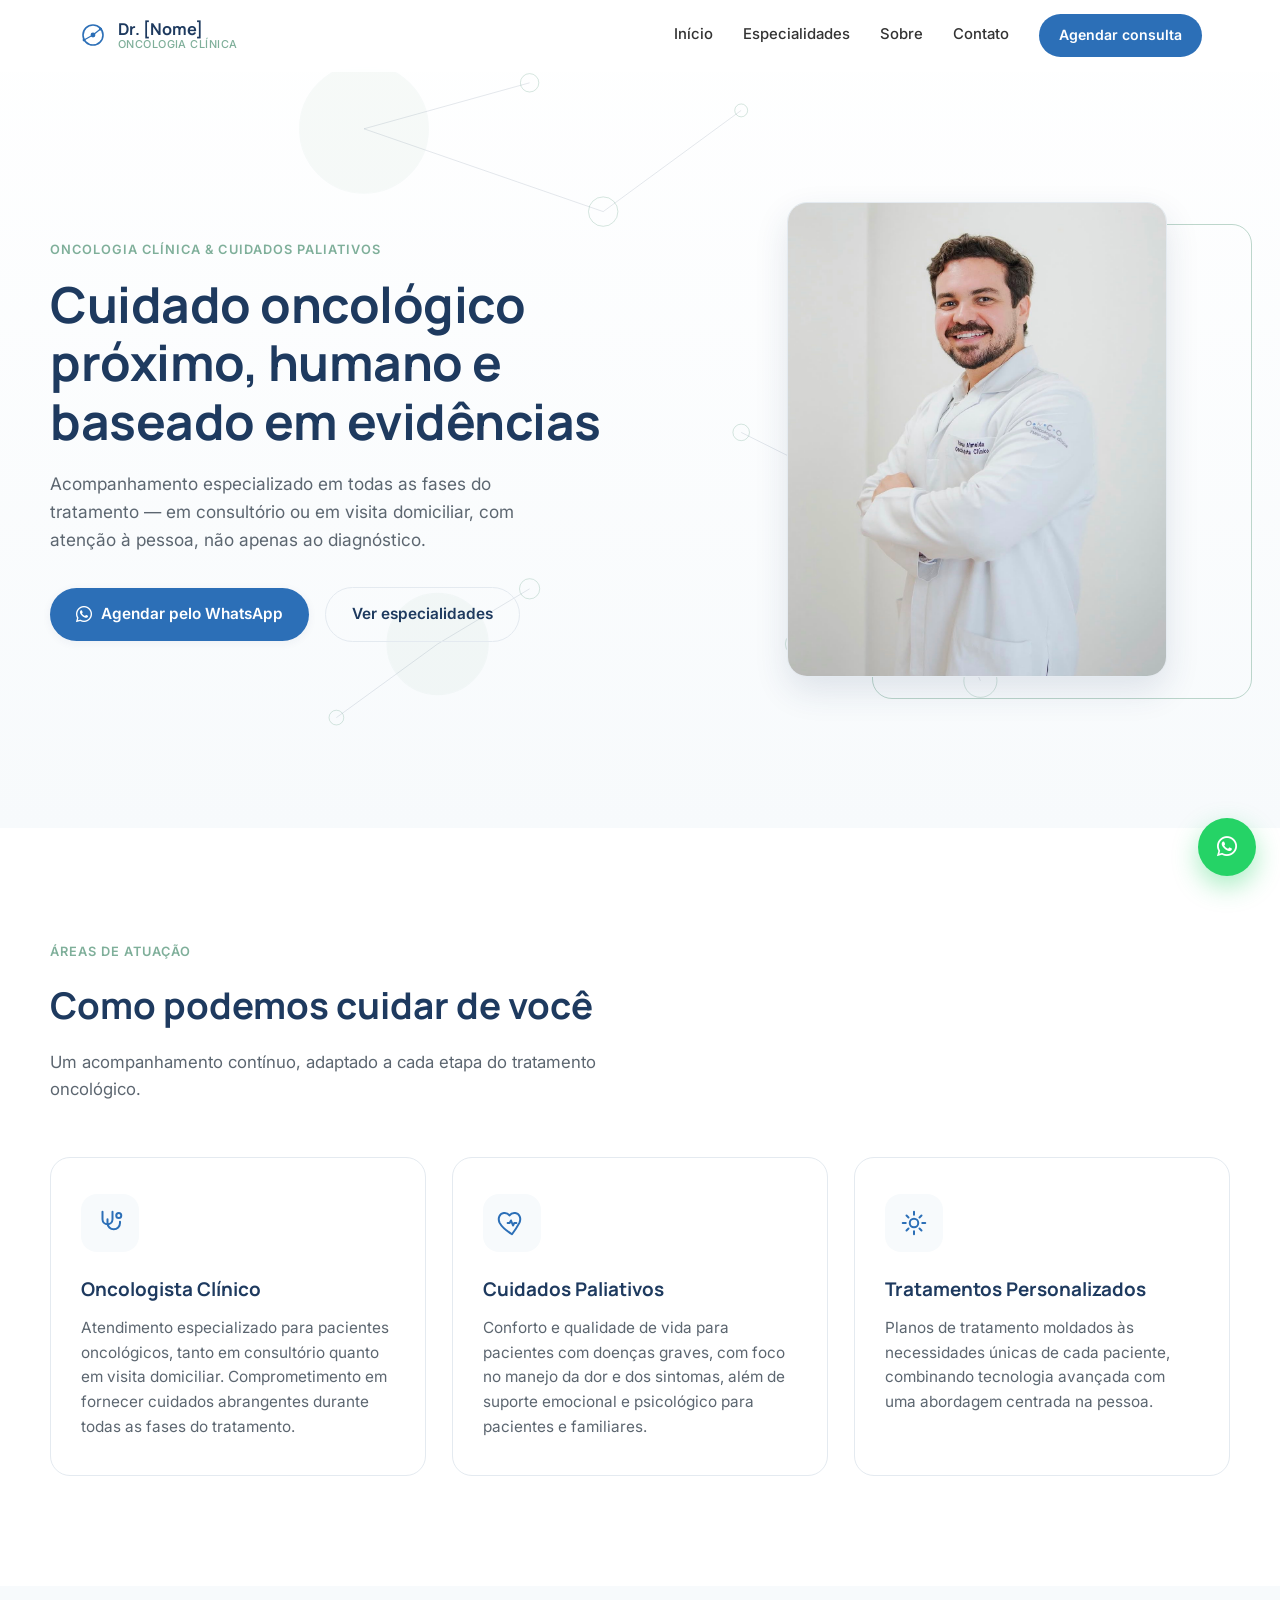
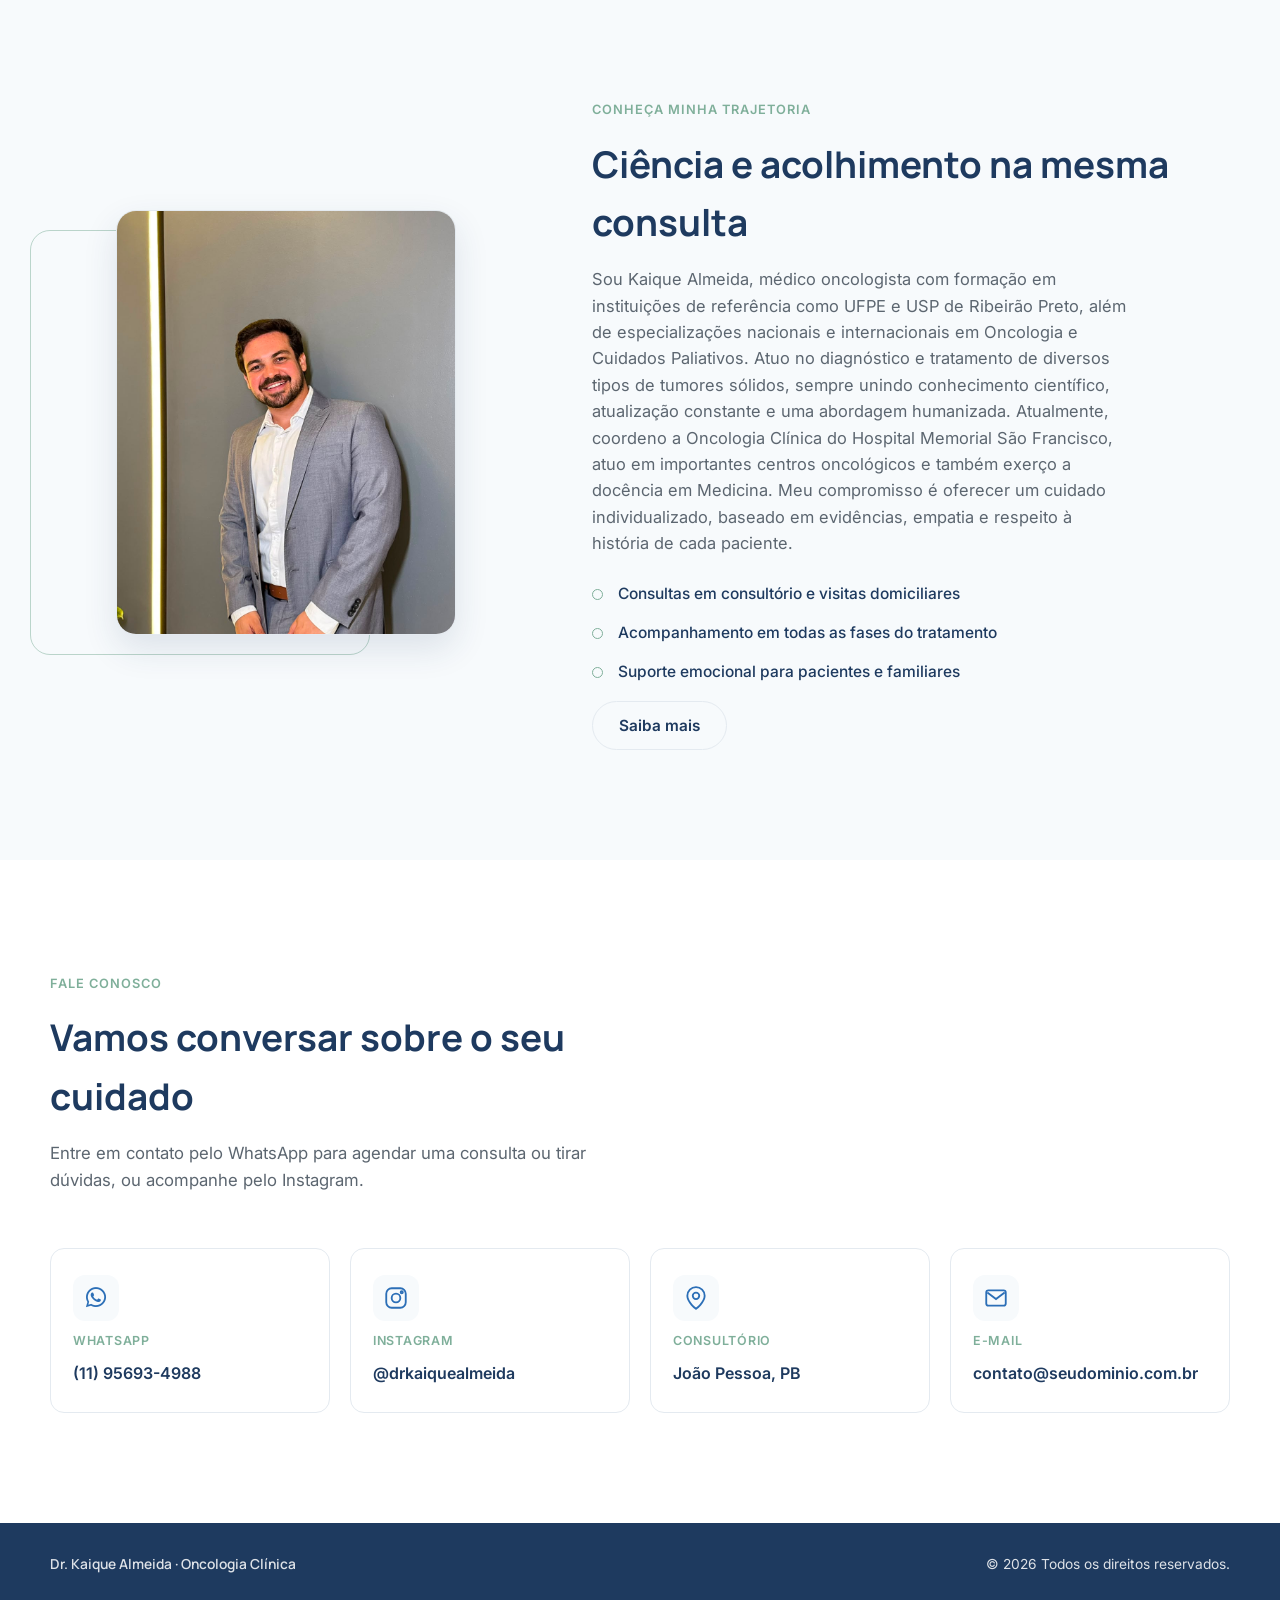
==== index.html @ 0f2acfb2 "Add files via upload" ====
<!DOCTYPE html>
<html lang="pt-BR">
<head>
<meta charset="UTF-8">
<meta name="viewport" content="width=device-width, initial-scale=1.0">
<title>Dr. Kaique Almeida | Oncologista Clínico</title>
<meta name="description" content="Atendimento oncológico especializado, cuidados paliativos e tratamentos personalizados, em consultório ou visita domiciliar.">
<link rel="preconnect" href="https://fonts.googleapis.com">
<link rel="preconnect" href="https://fonts.gstatic.com" crossorigin>
<link href="https://fonts.googleapis.com/css2?family=Manrope:wght@400;500;600;700;800&family=Inter:wght@400;500;600&display=swap" rel="stylesheet">
<link rel="stylesheet" href="style.css">
<link rel="stylesheet"
href="https://cdnjs.cloudflare.com/ajax/libs/font-awesome/6.7.2/css/all.min.css">
</head>
<body>

<!-- ================= NAV ================= -->
<header class="navbar" id="navbar">
  <div class="nav-inner">
    <a href="#home" class="nav-logo">
      <span class="logo-mark" aria-hidden="true">
        <svg width="30" height="30" viewBox="0 0 30 30" fill="none">
          <circle cx="15" cy="15" r="10" stroke="currentColor" stroke-width="1.6"/>
          <circle cx="15" cy="15" r="2.4" fill="currentColor"/>
          <circle cx="22.5" cy="9" r="1.6" fill="currentColor"/>
          <circle cx="6" cy="20" r="1.4" fill="currentColor"/>
          <line x1="15" y1="15" x2="22.5" y2="9" stroke="currentColor" stroke-width="1.2"/>
          <line x1="15" y1="15" x2="6" y2="20" stroke="currentColor" stroke-width="1.2"/>
        </svg>
      </span>
      <span class="logo-text">Dr. [Nome]<small>Oncologia Clínica</small></span>
    </a>

    <nav class="nav-links" id="navLinks">
      <a href="#home" class="nav-link">Início</a>
      <a href="#especialidades" class="nav-link">Especialidades</a>
      <a href="#sobre" class="nav-link">Sobre</a>
      <a href="#contato" class="nav-link">Contato</a>
      <a href="#contato" class="nav-cta">Agendar consulta</a>
    </nav>

    <button class="nav-toggle" id="navToggle" aria-label="Abrir menu" aria-expanded="false">
      <span></span><span></span><span></span>
    </button>
  </div>
</header>

<!-- ================= HERO ================= -->
<section class="hero" id="home">
  <div class="hero-organic" aria-hidden="true">
    <svg viewBox="0 0 900 900" xmlns="http://www.w3.org/2000/svg" class="cell-svg">
      <g class="cell-group cell-group--a">
        <circle cx="150" cy="140" r="70" />
        <circle cx="330" cy="90" r="10" />
        <circle cx="410" cy="230" r="16" />
        <circle cx="560" cy="120" r="7" />
        <line x1="150" y1="140" x2="330" y2="90" />
        <line x1="150" y1="140" x2="410" y2="230" />
        <line x1="410" y1="230" x2="560" y2="120" />
      </g>
      <g class="cell-group cell-group--b">
        <circle cx="740" cy="560" r="95" />
        <circle cx="620" cy="700" r="12" />
        <circle cx="820" cy="740" r="18" />
        <circle cx="560" cy="470" r="9" />
        <line x1="740" y1="560" x2="620" y2="700" />
        <line x1="740" y1="560" x2="820" y2="740" />
        <line x1="740" y1="560" x2="560" y2="470" />
      </g>
      <g class="cell-group cell-group--c">
        <circle cx="230" cy="700" r="55" />
        <circle cx="120" cy="780" r="8" />
        <circle cx="330" cy="640" r="11" />
        <line x1="230" y1="700" x2="120" y2="780" />
        <line x1="230" y1="700" x2="330" y2="640" />
      </g>
    </svg>
  </div>

  <div class="hero-inner">
    <div class="hero-text">
      <p class="eyebrow reveal">Oncologia clínica &amp; cuidados paliativos</p>
      <h1 class="hero-title reveal">Cuidado oncológico próximo, humano e baseado em evidências</h1>
      <p class="hero-subtitle reveal">Acompanhamento especializado em todas as fases do tratamento — em consultório ou em visita domiciliar, com atenção à pessoa, não apenas ao diagnóstico.</p>
      <div class="hero-actions reveal">
        <a class="btn btn-primary" href="https://wa.me/5511956934988?text=Ol%C3%A1%2C%20gostaria%20de%20agendar%20uma%20consulta." target="_blank" rel="noopener">
          <i class="fa-brands fa-whatsapp"></i>
          Agendar pelo WhatsApp
        </a>
        <a href="#especialidades" class="btn btn-ghost">Ver especialidades</a>
      </div>
    </div>

    <div class="hero-photo reveal">
      <div class="hero-photo-frame">
        <!-- Substitua o src abaixo pela foto real do médico (ex: "assets/foto-medico.jpg") -->
        <img src="IMG/imagem.1.jpeg" alt="Foto do médico" class="hero-photo-img">
      </div>
      <span class="hero-photo-ring" aria-hidden="true"></span>
    </div>
  </div>
</section>

<!-- ================= ESPECIALIDADES ================= -->
<section class="section" id="especialidades">
  <div class="section-inner">
    <p class="eyebrow reveal">Áreas de atuação</p>
    <h2 class="section-title reveal">Como podemos cuidar de você</h2>
    <p class="section-lead reveal">Um acompanhamento contínuo, adaptado a cada etapa do tratamento oncológico.</p>

    <div class="cards-grid">
      <article class="card reveal">
        <span class="card-icon" aria-hidden="true">
          <svg width="30" height="30" viewBox="0 0 24 24" fill="none" stroke="currentColor" stroke-width="1.6" stroke-linecap="round" stroke-linejoin="round">
            <path d="M6 3v6a4 4 0 0 0 8 0V3"/>
            <path d="M10 9v3a5 5 0 0 0 10 0v-1"/>
            <circle cx="19" cy="6" r="2"/>
          </svg>
        </span>
        <h3 class="card-title">Oncologista Clínico</h3>
        <p class="card-text">Atendimento especializado para pacientes oncológicos, tanto em consultório quanto em visita domiciliar. Comprometimento em fornecer cuidados abrangentes durante todas as fases do tratamento.</p>
      </article>

      <article class="card reveal">
        <span class="card-icon" aria-hidden="true">
          <svg width="30" height="30" viewBox="0 0 24 24" fill="none" stroke="currentColor" stroke-width="1.6" stroke-linecap="round" stroke-linejoin="round">
            <path d="M12 21s-7.5-4.6-10-9.3C.5 8 2 4.5 5.4 4a4.7 4.7 0 0 1 4.6 2A4.7 4.7 0 0 1 14.6 4c3.4.5 4.9 4 3.4 7.7C15.5 16.4 12 21 12 21Z"/>
            <path d="M8.5 12h1.6l1.1-2 1.6 4 1-2h1.7"/>
          </svg>
        </span>
        <h3 class="card-title">Cuidados Paliativos</h3>
        <p class="card-text">Conforto e qualidade de vida para pacientes com doenças graves, com foco no manejo da dor e dos sintomas, além de suporte emocional e psicológico para pacientes e familiares.</p>
      </article>

      <article class="card reveal">
        <span class="card-icon" aria-hidden="true">
          <svg width="30" height="30" viewBox="0 0 24 24" fill="none" stroke="currentColor" stroke-width="1.6" stroke-linecap="round" stroke-linejoin="round">
            <circle cx="12" cy="12" r="3.4"/>
            <path d="M12 3v2.4M12 18.6V21M21 12h-2.4M5.4 12H3M18 6l-1.6 1.6M7.6 16.4 6 18M18 18l-1.6-1.6M7.6 7.6 6 6"/>
          </svg>
        </span>
        <h3 class="card-title">Tratamentos Personalizados</h3>
        <p class="card-text">Planos de tratamento moldados às necessidades únicas de cada paciente, combinando tecnologia avançada com uma abordagem centrada na pessoa.</p>
      </article>
    </div>
  </div>
</section>

<!-- ================= SOBRE ================= -->
<section class="section section--alt" id="sobre">
  <div class="section-inner sobre-grid">
    <div class="sobre-visual reveal">
      <div class="sobre-photo-frame">
        <img src="IMG/imagem.2.jpeg" alt="Foto do médico" class="sobre-photo-img">
      </div>
      <span class="sobre-photo-ring" aria-hidden="true"></span>
    </div>
    <div class="sobre-content">
      <p class="eyebrow reveal">Conheça minha trajetoria  </p>
      <h2 class="section-title reveal">Ciência e acolhimento na mesma consulta</h2>
      <p class="sobre-text reveal">Sou Kaique Almeida, médico oncologista com formação em instituições de referência como UFPE e USP de Ribeirão Preto, além de especializações nacionais e internacionais em Oncologia e Cuidados Paliativos. Atuo no diagnóstico e tratamento de diversos tipos de tumores sólidos, sempre unindo conhecimento científico, atualização constante e uma abordagem humanizada. Atualmente, coordeno a Oncologia Clínica do Hospital Memorial São Francisco, atuo em importantes centros oncológicos e também exerço a docência em Medicina. Meu compromisso é oferecer um cuidado individualizado, baseado em evidências, empatia e respeito à história de cada paciente.</p>
      <ul class="sobre-list reveal">
        <li>Consultas em consultório e visitas domiciliares</li>
        <li>Acompanhamento em todas as fases do tratamento</li>
        <li>Suporte emocional para pacientes e familiares</li>
      </ul>
      <button type="button" class="btn btn-ghost btn-saiba-mais reveal" id="saibaMaisBtn" aria-haspopup="dialog" aria-controls="saibaMaisModal">
        Saiba mais
      </button>
    </div>
  </div>
</section>

<!-- ================= MODAL SAIBA MAIS ================= -->
<div class="modal-overlay" id="saibaMaisModal" role="dialog" aria-modal="true" aria-labelledby="saibaMaisTitle" hidden>
  <div class="modal-card">
    <button type="button" class="modal-close" id="saibaMaisClose" aria-label="Fechar">
      <svg width="20" height="20" viewBox="0 0 24 24" fill="none" stroke="currentColor" stroke-width="2" stroke-linecap="round"><line x1="5" y1="5" x2="19" y2="19"/><line x1="19" y1="5" x2="5" y2="19"/></svg>
    </button>

    <div class="modal-header">
      <div class="modal-avatar">
        <img src="IMG/imagem.2.jpeg" alt="Foto do médico" class="modal-avatar-img">
      </div>
      <div>
        <h3 id="saibaMaisTitle" class="modal-title">Dr. Kaique Almeida</h3>
        <p class="modal-subtitle">Oncologista Clínico · CRM [000000]</p>
      </div>
    </div>

    <div class="modal-body">
      <!--
        ============================================================
        ÁREA DE CONTEÚDO — preencha as informações completas aqui.
        Cada bloco abaixo é uma seção pronta para receber o texto.
        Edite ou adicione/remova blocos <div class="modal-section">
        conforme a necessidade.
        ============================================================
      -->

      <div class="modal-section">
  <h4 class="modal-section-title">Formação acadêmica</h4>
  <p class="modal-section-text">
    Graduado em Medicina pela Faculdade de Medicina Nova Esperança (FAMENE), em João Pessoa. Realizou Residência em Clínica Médica pela Universidade Federal de Pernambuco (UFPE) e Residência em Oncologia Clínica no Hospital das Clínicas da Faculdade de Medicina de Ribeirão Preto (USP), onde também concluiu o Mestrado em Oncologia Clínica. Complementou sua formação com pós-graduação em Oncologia Torácica pela University of Zurich (Suíça), curso de Biologia Molecular pela Universidad de León (Espanha) e atualmente cursa pós-graduação em Oncologia Gastrointestinal pela Università della Svizzera Italiana.
  </p>
</div>

<div class="modal-section">
  <h4 class="modal-section-title">Atuação profissional</h4>
  <p class="modal-section-text">
    Atualmente é Coordenador da Oncologia Clínica do Hospital Memorial São Francisco, Oncologista Clínico da Clioncol e do Hospital Napoleão Laureano. Também atua como professor no UNIPÊ, ministrando as disciplinas de Cuidados Paliativos e Comunicação Médica, e na FAMENE, onde leciona Semiologia. Ao longo da carreira, realizou estágio no Hospital Universitario Dr. José Eleuterio González, no México, e um Observership na Fundação Champalimaud, em Portugal.
  </p>
</div>

<div class="modal-section">
  <h4 class="modal-section-title">Áreas de atuação</h4>
  <p class="modal-section-text">
    Atua no diagnóstico e tratamento de tumores sólidos, incluindo câncer de mama, ginecológico, gastrointestinal, neuroendócrino, pulmão, próstata, rim, bexiga e sistema nervoso central. Possui experiência no manejo de tumores raros, tumores de pele e sarcomas, além de dedicação aos Cuidados Paliativos, oferecendo uma abordagem individualizada, humanizada e baseada nas mais atuais evidências científicas.
  </p>
</div>

<div class="modal-section">
  <h4 class="modal-section-title">Experiência internacional</h4>
  <p class="modal-section-text">
    Sua formação inclui experiências em instituições de referência mundial, como a University of Zurich (Suíça), Universidad de León (Espanha), Università della Svizzera Italiana, Fundação Champalimaud (Portugal) e Hospital Universitario Dr. José Eleuterio González (México), consolidando uma visão ampla e atualizada da Oncologia moderna.
  </p>
</div>

<div class="modal-section">
  <h4 class="modal-section-title">Filosofia de cuidado</h4>
  <p class="modal-section-text">
    Acredita que o tratamento oncológico vai além da excelência técnica. Seu compromisso é oferecer um atendimento baseado em evidências científicas, aliado à escuta atenta, empatia e acolhimento, proporcionando um cuidado individualizado para cada paciente e sua família em todas as etapas do tratamento.
  </p>
</div>

</div> <!-- Fecha .modal-body -->

<div class="modal-footer">
  <a class="btn btn-primary"
     href="https://wa.me/5511956934988?text=Ol%C3%A1%2C%20gostaria%20de%20agendar%20uma%20consulta."
     target="_blank"
     rel="noopener">
    <i class="fa-brands fa-whatsapp"></i>
    Agendar consulta
  </a>
</div>

</div> <!-- Fecha .modal-card -->
</div> <!-- Fecha .modal-overlay -->

<!-- ================= CONTATO ================= -->
<section class="section" id="contato">
  <div class="section-inner">
    <p class="eyebrow reveal">Fale conosco</p>
    <h2 class="section-title reveal">Vamos conversar sobre o seu cuidado</h2>
    <p class="section-lead reveal">Entre em contato pelo WhatsApp para agendar uma consulta ou tirar dúvidas, ou acompanhe pelo Instagram.</p>

    <div class="contact-grid">
      <a class="contact-card reveal" href="https://wa.me/5511956934988?text=Ol%C3%A1%2C%20gostaria%20de%20agendar%20uma%20consulta." target="_blank" rel="noopener">
        <span class="contact-icon">
    <i class="fa-brands fa-whatsapp"></i>
</span>
        <span class="contact-label">WhatsApp</span>
        <span class="contact-value">(11) 95693-4988 </span>
      </a>

      <a class="contact-card reveal" href="https://www.instagram.com/drkaiquealmeida?igsh=MXZiMGkzOGp6YW4zNQ==" target="_blank" rel="noopener">
        <span class="contact-icon" aria-hidden="true">
          <svg width="26" height="26" viewBox="0 0 24 24" fill="none" stroke="currentColor" stroke-width="1.7"><rect x="3" y="3" width="18" height="18" rx="5"/><circle cx="12" cy="12" r="4"/><circle cx="17.3" cy="6.7" r="1"/></svg>
        </span>
        <span class="contact-label">Instagram</span>
        <span class="contact-value">@drkaiquealmeida</span>
      </a>

      <div class="contact-card contact-card--static reveal">
        <span class="contact-icon" aria-hidden="true">
          <svg width="26" height="26" viewBox="0 0 24 24" fill="none" stroke="currentColor" stroke-width="1.7"><path d="M20 10c0 6-8 12-8 12s-8-6-8-12a8 8 0 0 1 16 0Z"/><circle cx="12" cy="10" r="3"/></svg>
        </span>
        <span class="contact-label">Consultório</span>
        <span class="contact-value">João Pessoa, PB</span>
      </div>

      <a class="contact-card reveal" href="mailto:contato@seudominio.com.br">
        <span class="contact-icon" aria-hidden="true">
          <svg width="26" height="26" viewBox="0 0 24 24" fill="none" stroke="currentColor" stroke-width="1.7"><rect x="3" y="5" width="18" height="14" rx="2"/><path d="m4 7 8 6 8-6"/></svg>
        </span>
        <span class="contact-label">E-mail</span>
        <span class="contact-value">contato@seudominio.com.br</span>
      </a>
    </div>
  </div>
</section>

<!-- ================= FOOTER ================= -->
<footer class="footer">
  <div class="footer-inner">
    <span class="footer-logo">Dr. Kaique Almeida · Oncologia Clínica</span>
    <span class="footer-copy">© <span id="year"></span> Todos os direitos reservados.</span>
  </div>
</footer>

<!-- ================= WHATSAPP FLUTUANTE ================= -->
<a class="whatsapp-float" href="https://wa.me/5511956934988?text=Ol%C3%A1%2C%20gostaria%20de%20agendar%20uma%20consulta." target="_blank" rel="noopener" aria-label="Falar no WhatsApp">
    <i class="fa-brands fa-whatsapp"></i>
</a>

<script src="script.js"></script>
</body>
</html>
---- style.css ----
/* ===================== TOKENS ===================== */
:root {
  --bg: #FFFFFF;
  --bg-section: #F7FAFC;
  --primary: #1E3A5F;
  --secondary: #7FAF9A;
  --btn: #2C6FB7;
  --btn-hover: #1F5C99;
  --text: #333333;
  --text-soft: #5C6670;
  --border: #E4EAF0;

  --font-display: 'Manrope', 'Segoe UI', sans-serif;
  --font-body: 'Inter', 'Segoe UI', sans-serif;

  --radius-lg: 20px;
  --radius-md: 14px;
  --shadow-sm: 0 2px 10px rgba(30, 58, 95, 0.06);
  --shadow-md: 0 14px 34px rgba(30, 58, 95, 0.12);
  --ease: cubic-bezier(.22, .61, .36, 1);
}

@media (prefers-reduced-motion: reduce) {
  * { animation-duration: 0.001ms !important; transition-duration: 0.001ms !important; }
}

/* ===================== RESET ===================== */
* { margin: 0; padding: 0; box-sizing: border-box; }

html {
  scroll-behavior: smooth;
  scroll-padding-top: 84px;
}

body {
  font-family: var(--font-body);
  color: var(--text);
  background: var(--bg);
  line-height: 1.6;
  -webkit-font-smoothing: antialiased;
}

img, svg { display: block; max-width: 100%; }
a { text-decoration: none; color: inherit; }
ul { list-style: none; }

h1, h2, h3 { font-family: var(--font-display); color: var(--primary); font-weight: 700; }

/* ===================== REVEAL ANIMATION ===================== */
.reveal {
  opacity: 0;
  transform: translateY(28px);
  transition: opacity 0.7s var(--ease), transform 0.7s var(--ease);
}
.reveal.is-visible {
  opacity: 1;
  transform: translateY(0);
}

/* ===================== NAVBAR ===================== */
.navbar {
  position: fixed;
  top: 0; left: 0; right: 0;
  z-index: 500;
  background: rgba(255, 255, 255, 0.85);
  backdrop-filter: blur(10px);
  border-bottom: 1px solid transparent;
  transition: border-color 0.3s var(--ease), box-shadow 0.3s var(--ease);
}
.navbar.scrolled {
  border-bottom-color: var(--border);
  box-shadow: 0 4px 20px rgba(30, 58, 95, 0.05);
}

.nav-inner {
  max-width: 1180px;
  margin: 0 auto;
  padding: 14px 28px;
  display: flex;
  align-items: center;
  justify-content: space-between;
}

.nav-logo {
  display: flex;
  align-items: center;
  gap: 10px;
  color: var(--primary);
}
.logo-mark { color: var(--btn); display: flex; }
.logo-text {
  font-family: var(--font-display);
  font-weight: 700;
  font-size: 1.02rem;
  display: flex;
  flex-direction: column;
  line-height: 1.15;
}
.logo-text small {
  font-family: var(--font-body);
  font-weight: 500;
  font-size: 0.68rem;
  color: var(--secondary);
  letter-spacing: 0.04em;
  text-transform: uppercase;
}

.nav-links {
  display: flex;
  align-items: center;
  gap: 30px;
}
.nav-link {
  font-size: 0.93rem;
  font-weight: 500;
  color: var(--text);
  position: relative;
  padding: 4px 0;
  transition: color 0.25s var(--ease);
}
.nav-link::after {
  content: "";
  position: absolute;
  left: 0; bottom: -2px;
  width: 0; height: 2px;
  background: var(--btn);
  transition: width 0.25s var(--ease);
}
.nav-link:hover { color: var(--btn); }
.nav-link:hover::after { width: 100%; }

.nav-cta {
  background: var(--btn);
  color: #fff;
  font-size: 0.88rem;
  font-weight: 600;
  padding: 10px 20px;
  border-radius: 100px;
  transition: background 0.25s var(--ease), transform 0.25s var(--ease);
}
.nav-cta:hover { background: var(--btn-hover); transform: translateY(-1px); }

.nav-toggle {
  display: none;
  flex-direction: column;
  gap: 5px;
  background: none;
  border: none;
  cursor: pointer;
  padding: 8px;
}
.nav-toggle span {
  width: 22px; height: 2px;
  background: var(--primary);
  border-radius: 2px;
  transition: transform 0.3s var(--ease), opacity 0.3s var(--ease);
}
.nav-toggle.active span:nth-child(1) { transform: translateY(7px) rotate(45deg); }
.nav-toggle.active span:nth-child(2) { opacity: 0; }
.nav-toggle.active span:nth-child(3) { transform: translateY(-7px) rotate(-45deg); }

/* ===================== HERO ===================== */
.hero {
  position: relative;
  min-height: 92vh;
  display: flex;
  align-items: center;
  padding: 140px 28px 90px;
  overflow: hidden;
  background: linear-gradient(180deg, #FFFFFF 0%, #F7FAFC 100%);
}

.hero-organic {
  position: absolute;
  inset: 0;
  z-index: 0;
  pointer-events: none;
}
.cell-svg { width: 100%; height: 100%; }
.cell-group circle {
  fill: none;
  stroke: var(--secondary);
  stroke-width: 1;
  opacity: 0.35;
}
.cell-group circle:first-child { fill: var(--secondary); opacity: 0.06; stroke-width: 1.2; }
.cell-group line { stroke: var(--primary); stroke-width: 0.7; opacity: 0.18; }
.cell-group--a { animation: drift 22s ease-in-out infinite; }
.cell-group--b { animation: drift 26s ease-in-out infinite reverse; }
.cell-group--c { animation: drift 19s ease-in-out infinite; }

@keyframes drift {
  0%, 100% { transform: translate(0, 0); }
  50% { transform: translate(-8px, 10px); }
}

.hero-inner {
  position: relative;
  z-index: 1;
  max-width: 1180px;
  margin: 0 auto;
  display: grid;
  grid-template-columns: 1.1fr 0.9fr;
  align-items: center;
  gap: 56px;
}

.hero-text { text-align: left; }

.hero-photo {
  position: relative;
  display: flex;
  align-items: center;
  justify-content: center;
}

.hero-photo-frame {
  position: relative;
  z-index: 1;
  width: 100%;
  max-width: 380px;
  aspect-ratio: 4 / 5;
  border-radius: var(--radius-lg);
  overflow: hidden;
  background: var(--bg-section);
  box-shadow: var(--shadow-md);
  border: 1px solid var(--border);
}

.hero-photo-img {
  width: 100%;
  height: 100%;
  object-fit: cover;
  object-position: center 15%;
  display: block;
}

.hero-photo-ring {
  position: absolute;
  top: 22px;
  right: -22px;
  width: 100%;
  max-width: 380px;
  aspect-ratio: 4 / 5;
  border-radius: var(--radius-lg);
  border: 1.4px solid var(--secondary);
  opacity: 0.5;
  z-index: 0;
}

.eyebrow {
  display: inline-block;
  font-size: 0.8rem;
  font-weight: 600;
  letter-spacing: 0.08em;
  text-transform: uppercase;
  color: var(--secondary);
  margin-bottom: 14px;
}

.hero-title {
  font-size: clamp(2rem, 4.4vw, 3.1rem);
  line-height: 1.18;
  margin-bottom: 20px;
  letter-spacing: -0.01em;
}

.hero-subtitle {
  font-size: 1.08rem;
  color: var(--text-soft);
  max-width: 480px;
  margin: 0 0 34px;
}

.hero-actions {
  display: flex;
  align-items: center;
  justify-content: flex-start;
  gap: 16px;
  flex-wrap: wrap;
}

/* ===================== BUTTONS ===================== */
.btn {
  display: inline-flex;
  align-items: center;
  gap: 9px;
  padding: 14px 26px;
  border-radius: 100px;
  font-weight: 600;
  font-size: 0.96rem;
  cursor: pointer;
  border: none;
  font-family: var(--font-body);
  transition: background 0.25s var(--ease), color 0.25s var(--ease), transform 0.25s var(--ease), box-shadow 0.25s var(--ease);
}
.btn-primary {
  background: var(--btn);
  color: #fff;
  box-shadow: var(--shadow-sm);
}
.btn-primary:hover {
  background: var(--btn-hover);
  transform: translateY(-2px);
  box-shadow: var(--shadow-md);
}
.btn-ghost {
  background: transparent;
  color: var(--primary);
  border: 1.5px solid var(--border);
}
.btn-ghost:hover {
  border-color: var(--btn);
  color: var(--btn);
  transform: translateY(-2px);
}

.btn-saiba-mais {
  margin-top: 8px;
}

/* ===================== SECTIONS ===================== */
.section { padding: 110px 28px; }
.section--alt { background: var(--bg-section); }
.section-inner { max-width: 1180px; margin: 0 auto; }

.section-title {
  font-size: clamp(1.7rem, 3vw, 2.3rem);
  margin-bottom: 14px;
  max-width: 640px;
}
.section-lead {
  color: var(--text-soft);
  font-size: 1.05rem;
  max-width: 560px;
  margin-bottom: 54px;
}

/* ===================== CARDS ===================== */
.cards-grid {
  display: grid;
  grid-template-columns: repeat(3, 1fr);
  gap: 26px;
}

.card {
  background: #fff;
  border: 1px solid var(--border);
  border-radius: var(--radius-lg);
  padding: 36px 30px;
  transition: transform 0.35s var(--ease), box-shadow 0.35s var(--ease), border-color 0.35s var(--ease);
}
.card:hover {
  transform: translateY(-8px);
  box-shadow: var(--shadow-md);
  border-color: transparent;
}

.card-icon {
  display: inline-flex;
  align-items: center;
  justify-content: center;
  width: 58px; height: 58px;
  border-radius: 16px;
  background: var(--bg-section);
  color: var(--btn);
  margin-bottom: 22px;
}
.card:hover .card-icon {
  background: var(--btn);
  color: #fff;
  transition: background 0.35s var(--ease), color 0.35s var(--ease);
}

.card-title {
  font-size: 1.18rem;
  margin-bottom: 12px;
}
.card-text {
  color: var(--text-soft);
  font-size: 0.96rem;
}

/* ===================== SOBRE ===================== */
.sobre-grid {
  display: grid;
  grid-template-columns: 0.85fr 1.15fr;
  gap: 70px;
  align-items: center;
}

.sobre-visual {
  position: relative;
  display: flex;
  align-items: center;
  justify-content: center;
}

.sobre-photo-frame {
  position: relative;
  z-index: 1;
  width: 100%;
  max-width: 340px;
  aspect-ratio: 4 / 5;
  border-radius: var(--radius-lg);
  overflow: hidden;
  background: #fff;
  box-shadow: var(--shadow-md);
  border: 1px solid var(--border);
}

.sobre-photo-img {
  width: 100%;
  height: 100%;
  object-fit: cover;
  object-position: center 20%;
  display: block;
}

.sobre-photo-ring {
  position: absolute;
  bottom: -20px;
  left: -20px;
  width: 100%;
  max-width: 340px;
  aspect-ratio: 4 / 5;
  border-radius: var(--radius-lg);
  border: 1.4px solid var(--secondary);
  opacity: 0.5;
  z-index: 0;
}

.sobre-text {
  color: var(--text-soft);
  font-size: 1.03rem;
  margin-bottom: 26px;
  max-width: 540px;
}

.sobre-list {
  display: flex;
  flex-direction: column;
  gap: 14px;
  margin-bottom: 8px;
}
.sobre-list li {
  position: relative;
  padding-left: 26px;
  font-weight: 500;
  color: var(--primary);
  font-size: 0.97rem;
}
.sobre-list li::before {
  content: "";
  position: absolute;
  left: 0; top: 7px;
  width: 9px; height: 9px;
  border-radius: 50%;
  border: 1.6px solid var(--secondary);
}

/* ===================== MODAL "SAIBA MAIS" ===================== */
.modal-overlay {
  position: fixed;
  inset: 0;
  z-index: 900;
  display: flex;
  align-items: center;
  justify-content: center;
  padding: 24px;
  background: rgba(30, 58, 95, 0.45);
  backdrop-filter: blur(4px);
  opacity: 0;
  visibility: hidden;
  transition: opacity 0.3s var(--ease), visibility 0.3s var(--ease);
}
.modal-overlay.is-open {
  opacity: 1;
  visibility: visible;
}
.modal-overlay[hidden] { display: flex; } /* overridden by JS toggling hidden attr + is-open */

.modal-card {
  position: relative;
  width: 100%;
  max-width: 620px;
  max-height: 86vh;
  overflow-y: auto;
  background: #fff;
  border-radius: var(--radius-lg);
  box-shadow: var(--shadow-md);
  padding: 40px;
  transform: translateY(24px) scale(0.98);
  transition: transform 0.35s var(--ease);
}
.modal-overlay.is-open .modal-card {
  transform: translateY(0) scale(1);
}

.modal-close {
  position: absolute;
  top: 18px;
  right: 18px;
  width: 38px;
  height: 38px;
  border-radius: 50%;
  border: 1px solid var(--border);
  background: var(--bg-section);
  color: var(--primary);
  display: flex;
  align-items: center;
  justify-content: center;
  cursor: pointer;
  transition: background 0.25s var(--ease), transform 0.25s var(--ease);
}
.modal-close:hover {
  background: var(--border);
  transform: rotate(90deg);
}

.modal-header {
  display: flex;
  align-items: center;
  gap: 18px;
  margin-bottom: 28px;
  padding-right: 40px;
}

.modal-avatar {
  width: 66px;
  height: 66px;
  border-radius: 50%;
  overflow: hidden;
  flex-shrink: 0;
  border: 1px solid var(--border);
}
.modal-avatar-img {
  width: 100%;
  height: 100%;
  object-fit: cover;
  object-position: center 20%;
}

.modal-title {
  font-size: 1.3rem;
  margin-bottom: 4px;
}
.modal-subtitle {
  color: var(--secondary);
  font-size: 0.85rem;
  font-weight: 600;
  letter-spacing: 0.02em;
  text-transform: uppercase;
}

.modal-body {
  display: flex;
  flex-direction: column;
  gap: 22px;
}

.modal-section-title {
  font-size: 0.98rem;
  color: var(--primary);
  margin-bottom: 8px;
}

.modal-section-text {
  color: var(--text-soft);
  font-size: 0.95rem;
}

.modal-footer {
  margin-top: 32px;
  padding-top: 24px;
  border-top: 1px solid var(--border);
  display: flex;
  justify-content: flex-end;
}

/* ===================== CONTATO ===================== */
.contact-grid {
  display: grid;
  grid-template-columns: repeat(4, 1fr);
  gap: 20px;
}

.contact-card {
  background: #fff;
  border: 1px solid var(--border);
  border-radius: var(--radius-md);
  padding: 26px 22px;
  display: flex;
  flex-direction: column;
  gap: 10px;
  transition: transform 0.3s var(--ease), box-shadow 0.3s var(--ease), border-color 0.3s var(--ease);
}
.contact-card:not(.contact-card--static):hover {
  transform: translateY(-6px);
  box-shadow: var(--shadow-md);
  border-color: transparent;
}
.contact-card--static { cursor: default; }

.contact-icon {
  width: 46px; height: 46px;
  display: flex;
  align-items: center;
  justify-content: center;
  border-radius: 12px;
  background: var(--bg-section);
  color: var(--btn);
}
.contact-label {
  font-size: 0.78rem;
  text-transform: uppercase;
  letter-spacing: 0.06em;
  color: var(--secondary);
  font-weight: 600;
}
.contact-value {
  font-weight: 600;
  color: var(--primary);
  font-size: 1rem;
}

/* ===================== FOOTER ===================== */
.footer {
  background: var(--primary);
  color: #fff;
  padding: 30px 28px;
}
.footer-inner {
  max-width: 1180px;
  margin: 0 auto;
  display: flex;
  align-items: center;
  justify-content: space-between;
  flex-wrap: wrap;
  gap: 10px;
  font-size: 0.86rem;
  opacity: 0.85;
}
.footer-logo { font-family: var(--font-display); font-weight: 600; }

/* ===================== WHATSAPP FLOAT ===================== */
.whatsapp-float {
  position: fixed;
  right: 24px;
  bottom: 24px;
  z-index: 600;
  width: 58px; height: 58px;
  border-radius: 50%;
  background: #25D366;
  color: #fff;
  display: flex;
  align-items: center;
  justify-content: center;
  box-shadow: 0 10px 26px rgba(37, 211, 102, 0.4);
  transition: transform 0.3s var(--ease), box-shadow 0.3s var(--ease);
  animation: pulse-wa 2.6s ease-in-out infinite;
}
.whatsapp-float:hover {
  transform: translateY(-4px) scale(1.05);
  box-shadow: 0 14px 30px rgba(37, 211, 102, 0.5);
}
@keyframes pulse-wa {
  0%, 100% { box-shadow: 0 0 0 0 rgba(37, 211, 102, 0.35), 0 10px 26px rgba(37, 211, 102, 0.4); }
  50% { box-shadow: 0 0 0 10px rgba(37, 211, 102, 0), 0 10px 26px rgba(37, 211, 102, 0.4); }
}

/* ===================== RESPONSIVE ===================== */
@media (max-width: 980px) {
  .hero-inner { grid-template-columns: 1fr; gap: 40px; text-align: center; }
  .hero-text { text-align: center; }
  .hero-subtitle { margin: 0 auto 34px; }
  .hero-actions { justify-content: center; }
  .hero-photo { order: -1; }
  .hero-photo-frame, .hero-photo-ring { max-width: 300px; }
  .hero-photo-ring { top: 16px; right: -16px; }
  .cards-grid { grid-template-columns: 1fr; }
  .sobre-grid { grid-template-columns: 1fr; gap: 44px; }
  .sobre-visual { order: -1; max-width: 260px; margin: 0 auto; }
  .sobre-photo-frame, .sobre-photo-ring { max-width: 260px; }
  .contact-grid { grid-template-columns: repeat(2, 1fr); }
}

@media (max-width: 760px) {
  .nav-links {
    position: fixed;
    top: 64px; left: 0; right: 0;
    background: #fff;
    flex-direction: column;
    align-items: stretch;
    gap: 0;
    padding: 10px 24px 26px;
    border-bottom: 1px solid var(--border);
    box-shadow: 0 14px 30px rgba(30, 58, 95, 0.08);
    transform: translateY(-130%);
    opacity: 0;
    transition: transform 0.35s var(--ease), opacity 0.3s var(--ease);
  }
  .nav-links.open { transform: translateY(0); opacity: 1; }
  .nav-link { padding: 14px 0; border-bottom: 1px solid var(--border); }
  .nav-cta { margin-top: 14px; text-align: center; }
  .nav-toggle { display: flex; }

  .hero { padding: 120px 20px 70px; min-height: auto; }
  .hero-photo-frame, .hero-photo-ring { max-width: 220px; }
  .hero-actions { flex-direction: column; width: 100%; }
  .btn { width: 100%; justify-content: center; }

  .section { padding: 76px 20px; }
  .section-lead { margin-bottom: 38px; }

  .contact-grid { grid-template-columns: 1fr; }

  .whatsapp-float { right: 16px; bottom: 16px; width: 54px; height: 54px; }

  .modal-card { padding: 28px 22px; }
  .modal-header { padding-right: 30px; }
  .modal-footer { justify-content: stretch; }
  .modal-footer .btn { width: 100%; justify-content: center; }
}

@media (max-width: 420px) {
  .logo-text { font-size: 0.92rem; }
}

/* Focus visibility for accessibility */
a:focus-visible, button:focus-visible {
  outline: 2px solid var(--btn);
  outline-offset: 3px;
}

.card-icon i,
.contact-icon i,
.btn i,
.whatsapp-float i{
    font-size: 1.45rem;
}


.btn i{
    font-size:1.15rem;
}
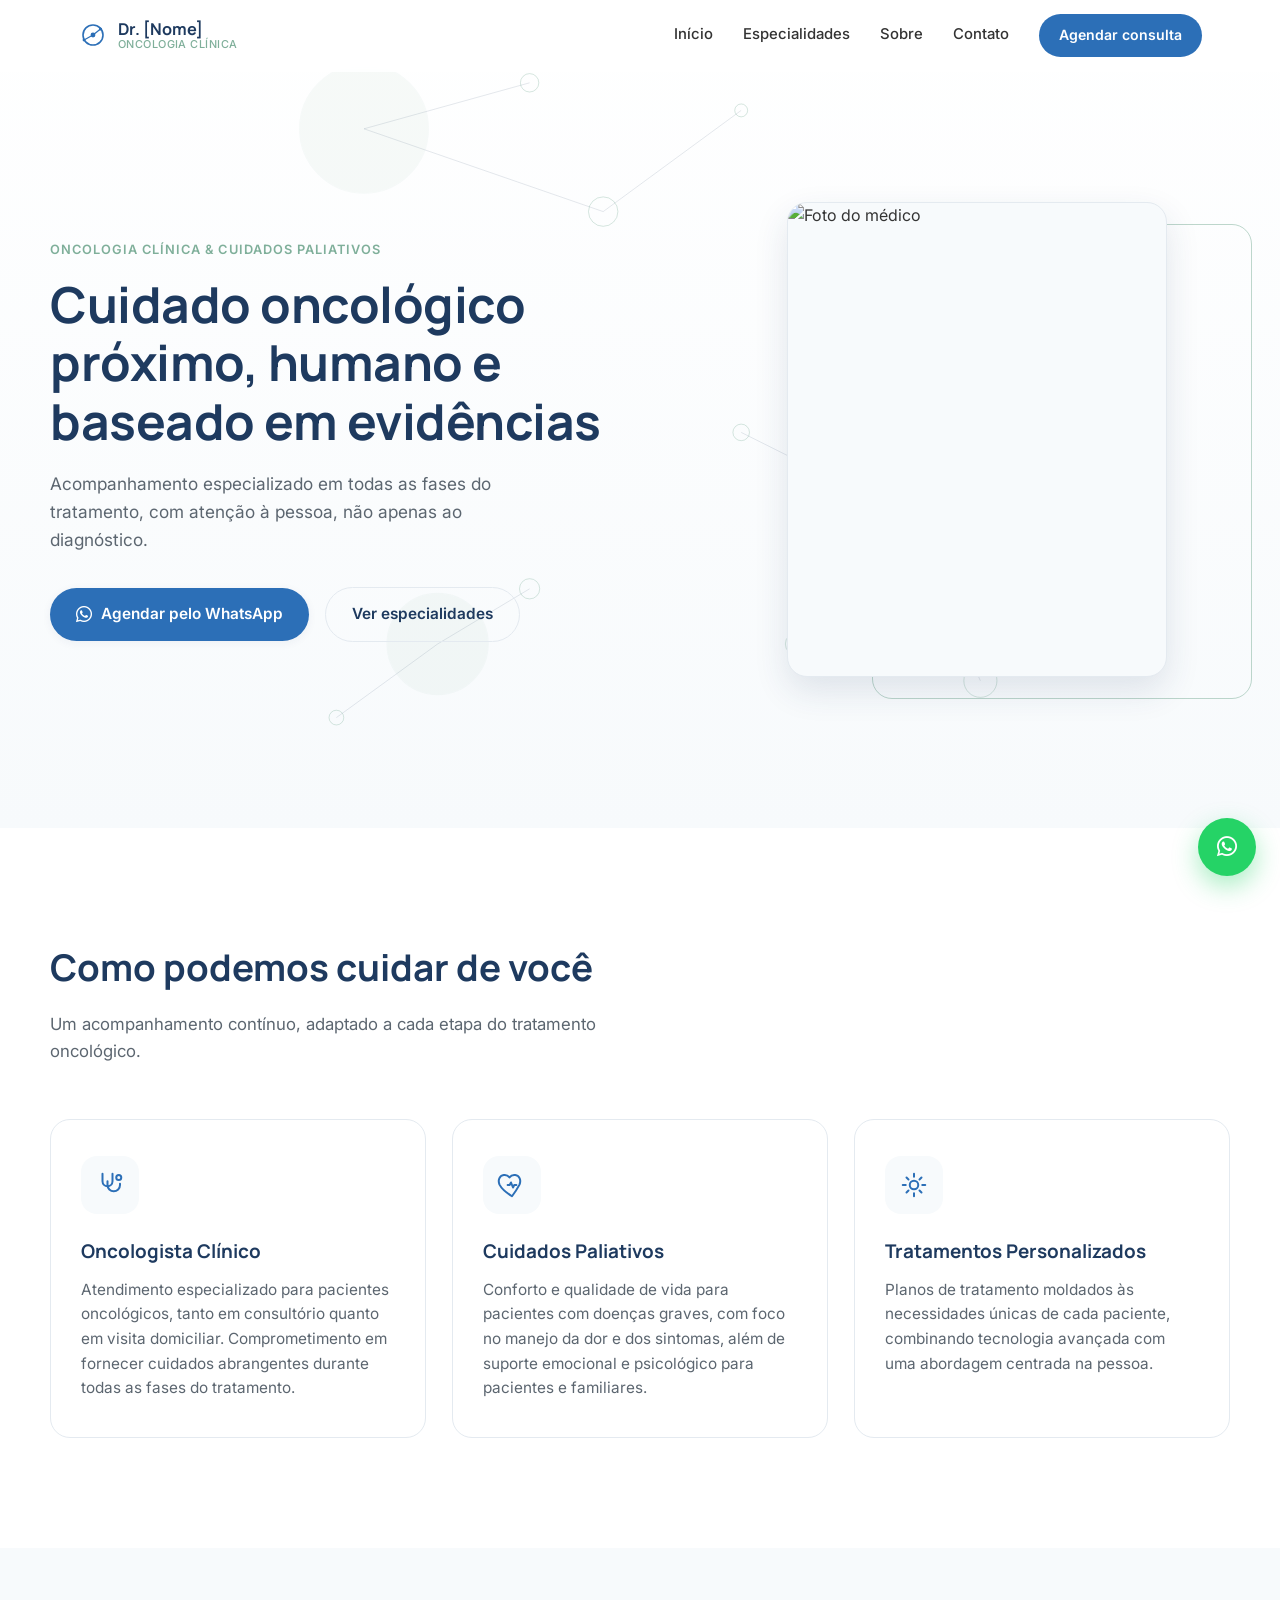
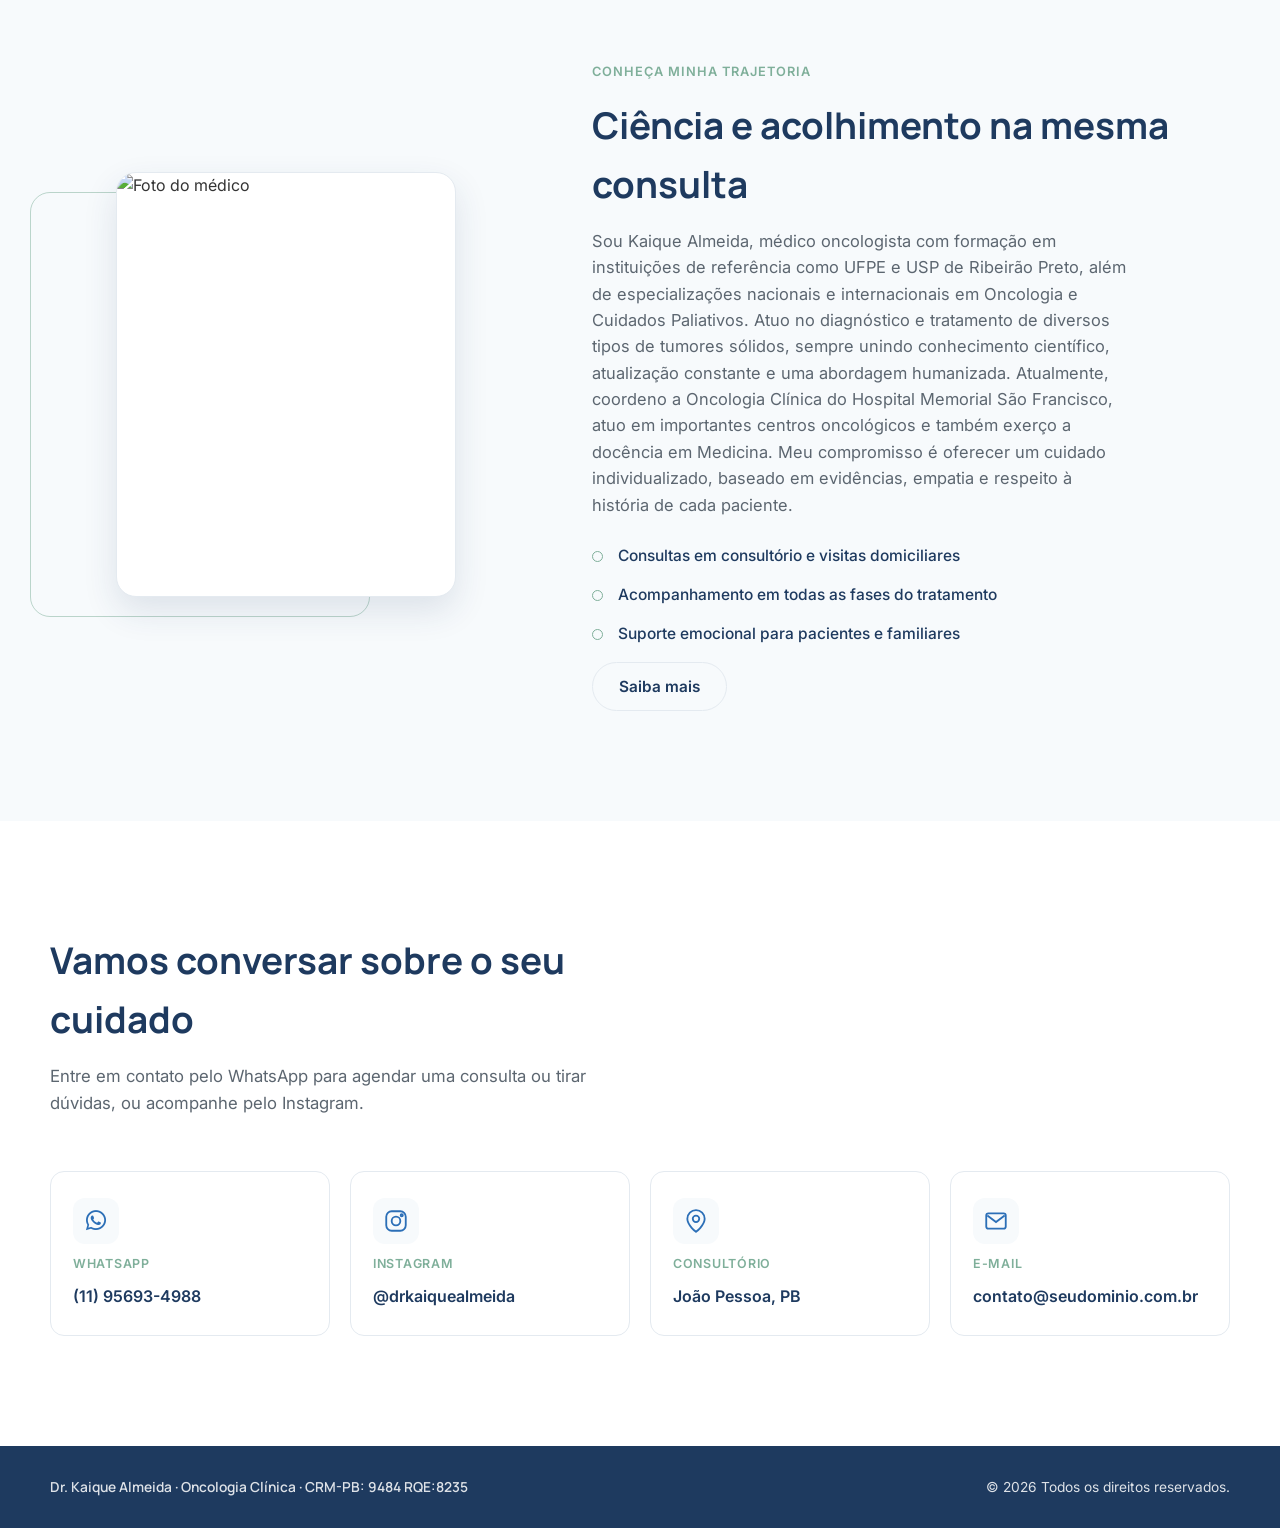
==== commit 5e00ceee: "Add files via upload" ====
--- a/index.html
+++ b/index.html
@@ -81,7 +81,7 @@
     <div class="hero-text">
       <p class="eyebrow reveal">Oncologia clínica &amp; cuidados paliativos</p>
       <h1 class="hero-title reveal">Cuidado oncológico próximo, humano e baseado em evidências</h1>
-      <p class="hero-subtitle reveal">Acompanhamento especializado em todas as fases do tratamento — em consultório ou em visita domiciliar, com atenção à pessoa, não apenas ao diagnóstico.</p>
+      <p class="hero-subtitle reveal">Acompanhamento especializado em todas as fases do tratamento, com atenção à pessoa, não apenas ao diagnóstico.</p>
       <div class="hero-actions reveal">
         <a class="btn btn-primary" href="https://wa.me/5511956934988?text=Ol%C3%A1%2C%20gostaria%20de%20agendar%20uma%20consulta." target="_blank" rel="noopener">
           <i class="fa-brands fa-whatsapp"></i>
@@ -104,7 +104,7 @@
 <!-- ================= ESPECIALIDADES ================= -->
 <section class="section" id="especialidades">
   <div class="section-inner">
-    <p class="eyebrow reveal">Áreas de atuação</p>
+    
     <h2 class="section-title reveal">Como podemos cuidar de você</h2>
     <p class="section-lead reveal">Um acompanhamento contínuo, adaptado a cada etapa do tratamento oncológico.</p>
 
@@ -184,7 +184,7 @@
       </div>
       <div>
         <h3 id="saibaMaisTitle" class="modal-title">Dr. Kaique Almeida</h3>
-        <p class="modal-subtitle">Oncologista Clínico · CRM [000000]</p>
+        <p class="modal-subtitle">Oncologista Clínico · CRM-PB: 9484 RQE:8235</p>
       </div>
     </div>
 
@@ -251,7 +251,7 @@
 <!-- ================= CONTATO ================= -->
 <section class="section" id="contato">
   <div class="section-inner">
-    <p class="eyebrow reveal">Fale conosco</p>
+
     <h2 class="section-title reveal">Vamos conversar sobre o seu cuidado</h2>
     <p class="section-lead reveal">Entre em contato pelo WhatsApp para agendar uma consulta ou tirar dúvidas, ou acompanhe pelo Instagram.</p>
 
@@ -294,7 +294,7 @@
 <!-- ================= FOOTER ================= -->
 <footer class="footer">
   <div class="footer-inner">
-    <span class="footer-logo">Dr. Kaique Almeida · Oncologia Clínica</span>
+    <span class="footer-logo">Dr. Kaique Almeida · Oncologia Clínica · CRM-PB: 9484 RQE:8235</span>
     <span class="footer-copy">© <span id="year"></span> Todos os direitos reservados.</span>
   </div>
 </footer>
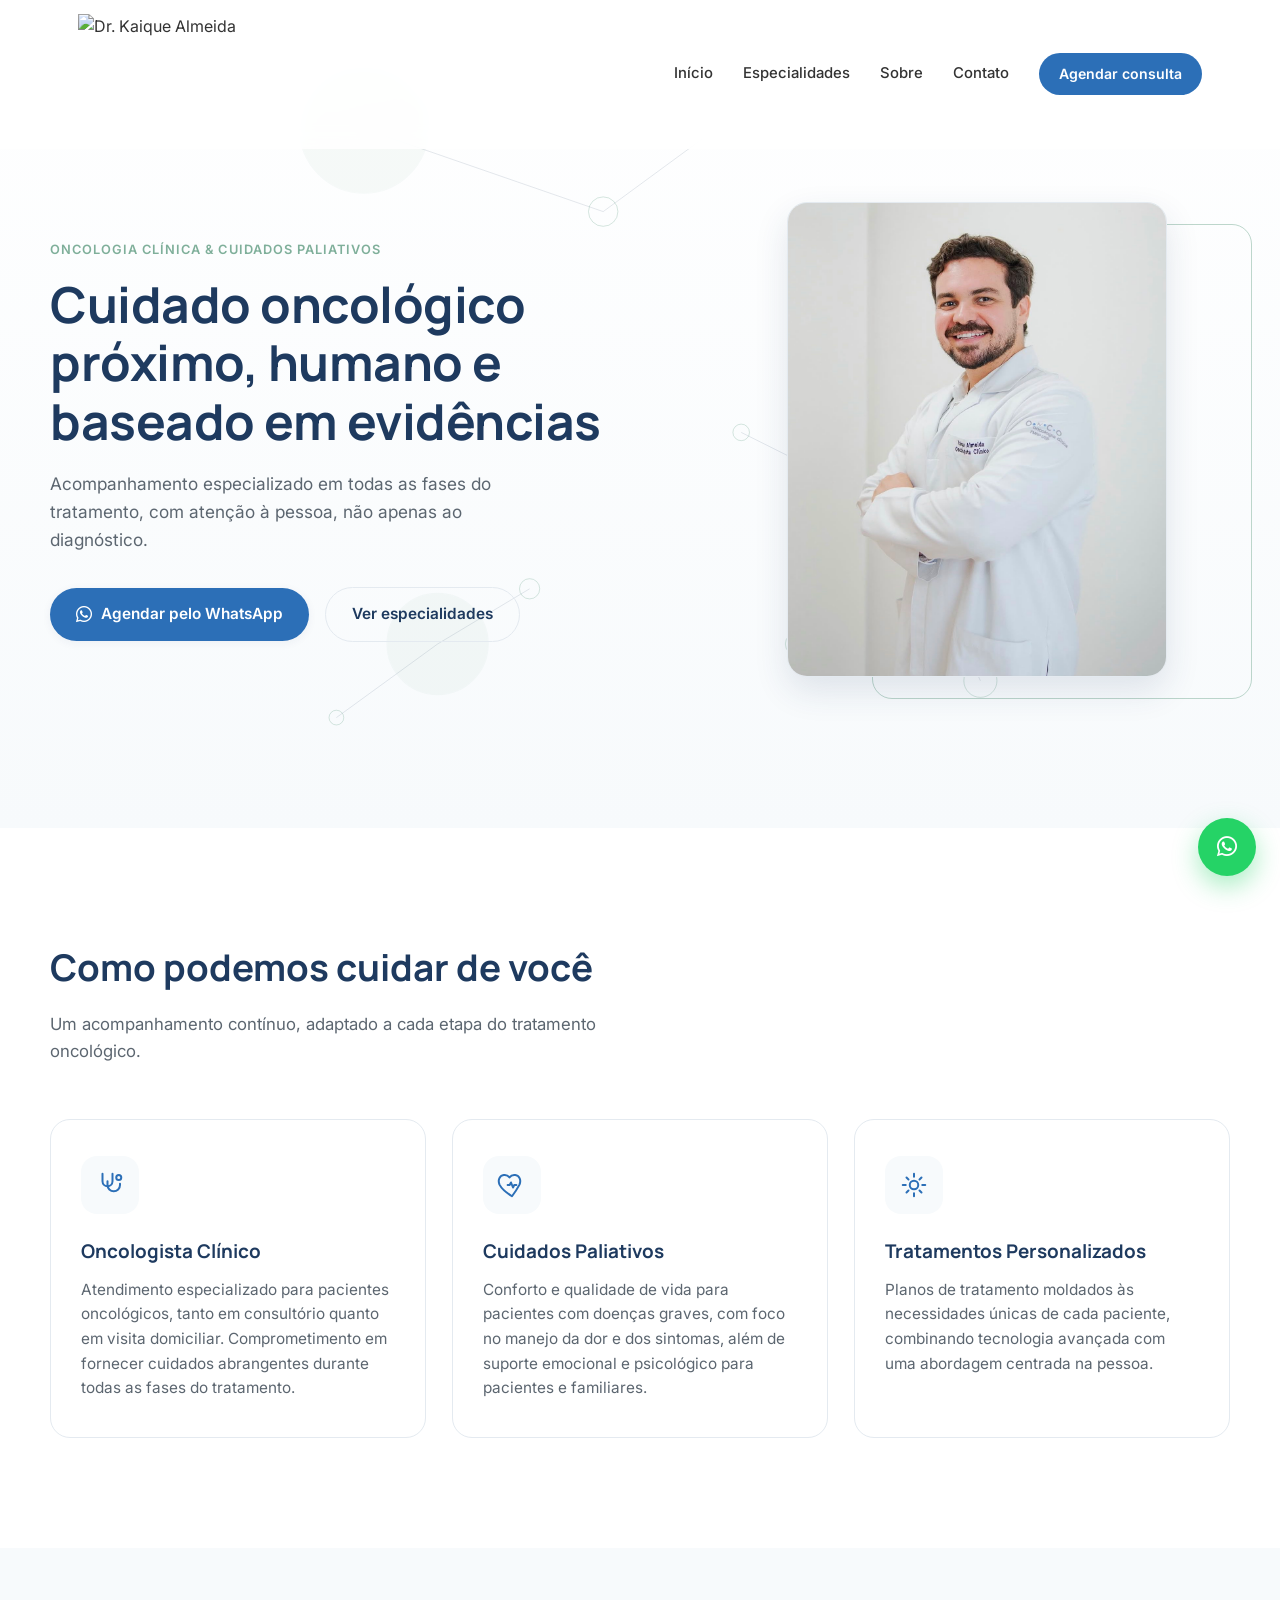
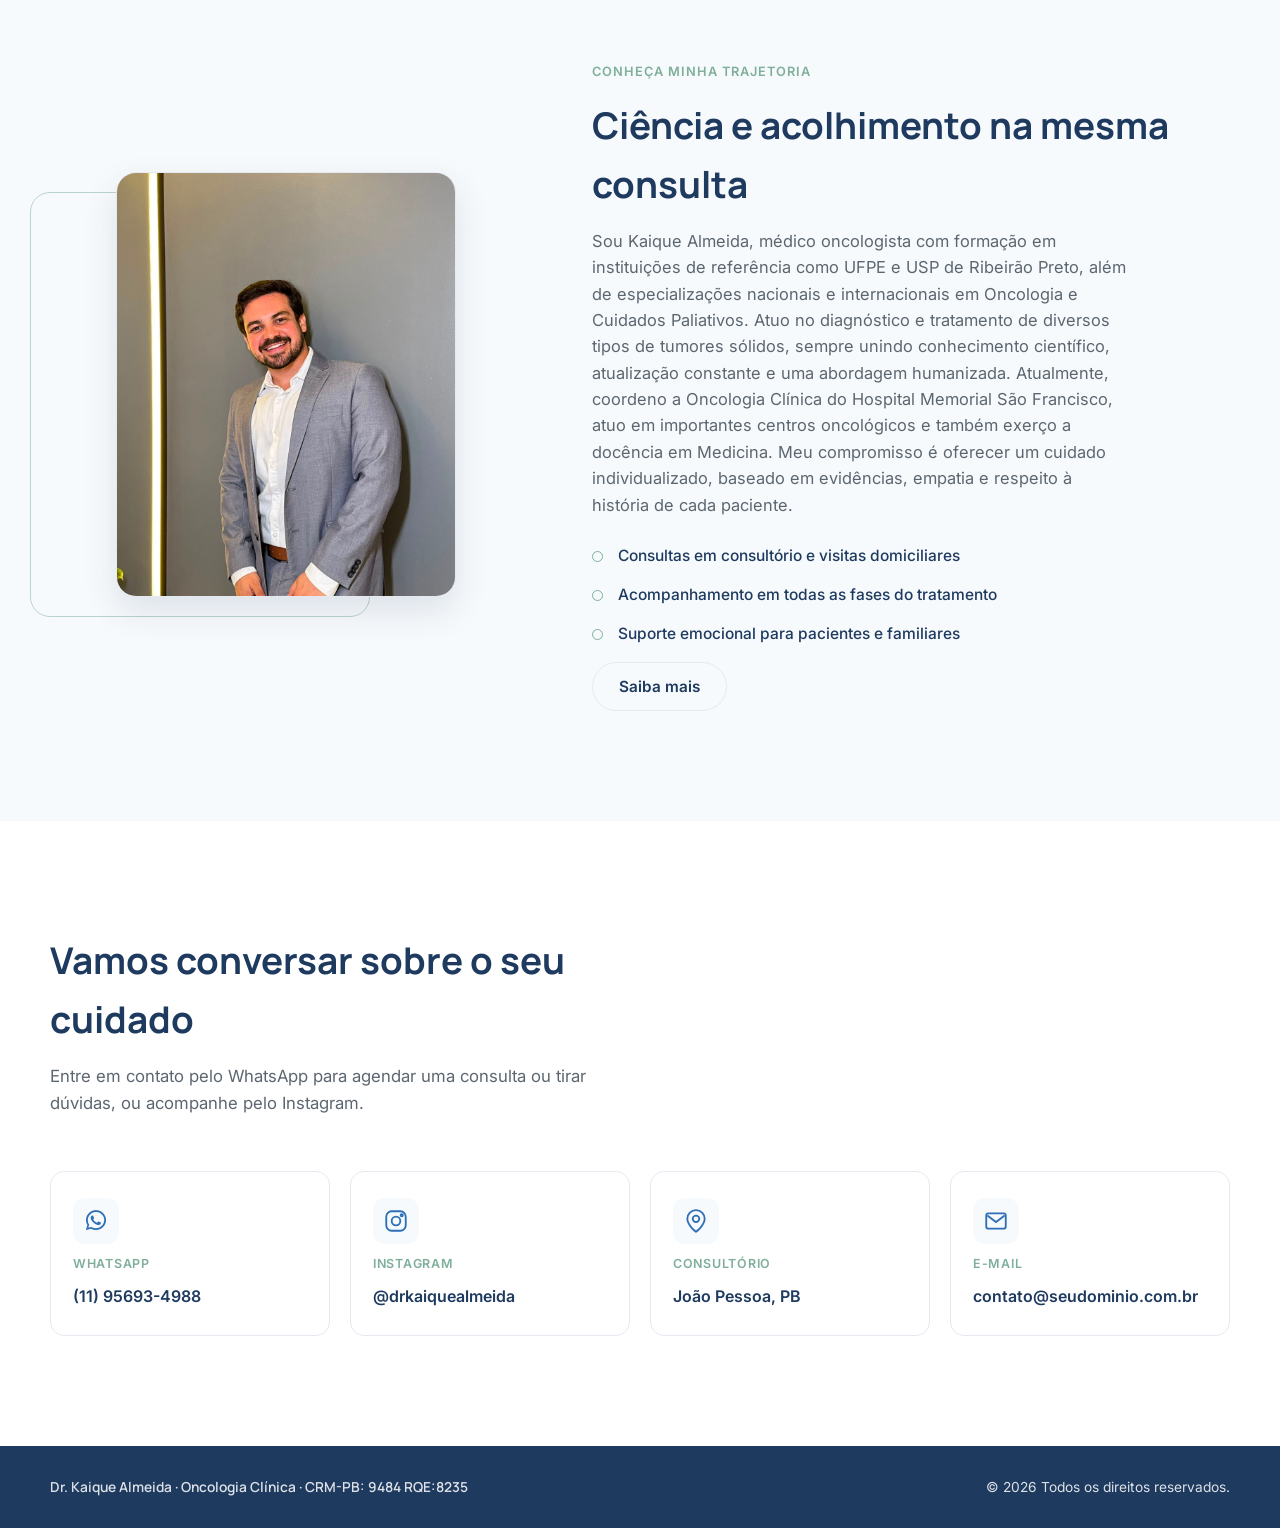
==== commit df5a6379: "Add files via upload" ====
--- a/index.html
+++ b/index.html
@@ -17,20 +17,10 @@
 <!-- ================= NAV ================= -->
 <header class="navbar" id="navbar">
   <div class="nav-inner">
+
     <a href="#home" class="nav-logo">
-      <span class="logo-mark" aria-hidden="true">
-        <svg width="30" height="30" viewBox="0 0 30 30" fill="none">
-          <circle cx="15" cy="15" r="10" stroke="currentColor" stroke-width="1.6"/>
-          <circle cx="15" cy="15" r="2.4" fill="currentColor"/>
-          <circle cx="22.5" cy="9" r="1.6" fill="currentColor"/>
-          <circle cx="6" cy="20" r="1.4" fill="currentColor"/>
-          <line x1="15" y1="15" x2="22.5" y2="9" stroke="currentColor" stroke-width="1.2"/>
-          <line x1="15" y1="15" x2="6" y2="20" stroke="currentColor" stroke-width="1.2"/>
-        </svg>
-      </span>
-      <span class="logo-text">Dr. [Nome]<small>Oncologia Clínica</small></span>
-    </a>
-
+    <img src="IMG/logo.png" alt="Dr. Kaique Almeida">
+</a>
     <nav class="nav-links" id="navLinks">
       <a href="#home" class="nav-link">Início</a>
       <a href="#especialidades" class="nav-link">Especialidades</a>
@@ -40,8 +30,11 @@
     </nav>
 
     <button class="nav-toggle" id="navToggle" aria-label="Abrir menu" aria-expanded="false">
-      <span></span><span></span><span></span>
+      <span></span>
+      <span></span>
+      <span></span>
     </button>
+
   </div>
 </header>
 
--- a/style.css
+++ b/style.css
@@ -81,30 +81,17 @@
   justify-content: space-between;
 }
 
-.nav-logo {
-  display: flex;
-  align-items: center;
-  gap: 10px;
-  color: var(--primary);
-}
-.logo-mark { color: var(--btn); display: flex; }
-.logo-text {
-  font-family: var(--font-display);
-  font-weight: 700;
-  font-size: 1.02rem;
-  display: flex;
-  flex-direction: column;
-  line-height: 1.15;
-}
-.logo-text small {
-  font-family: var(--font-body);
-  font-weight: 500;
-  font-size: 0.68rem;
-  color: var(--secondary);
-  letter-spacing: 0.04em;
-  text-transform: uppercase;
-}
-
+.nav-logo{
+    display:flex;
+    align-items:center;
+}
+
+.nav-logo img{
+    display:block;
+    height:120px;
+    width:auto;
+    transition:0.3s ease;
+}
 .nav-links {
   display: flex;
   align-items: center;
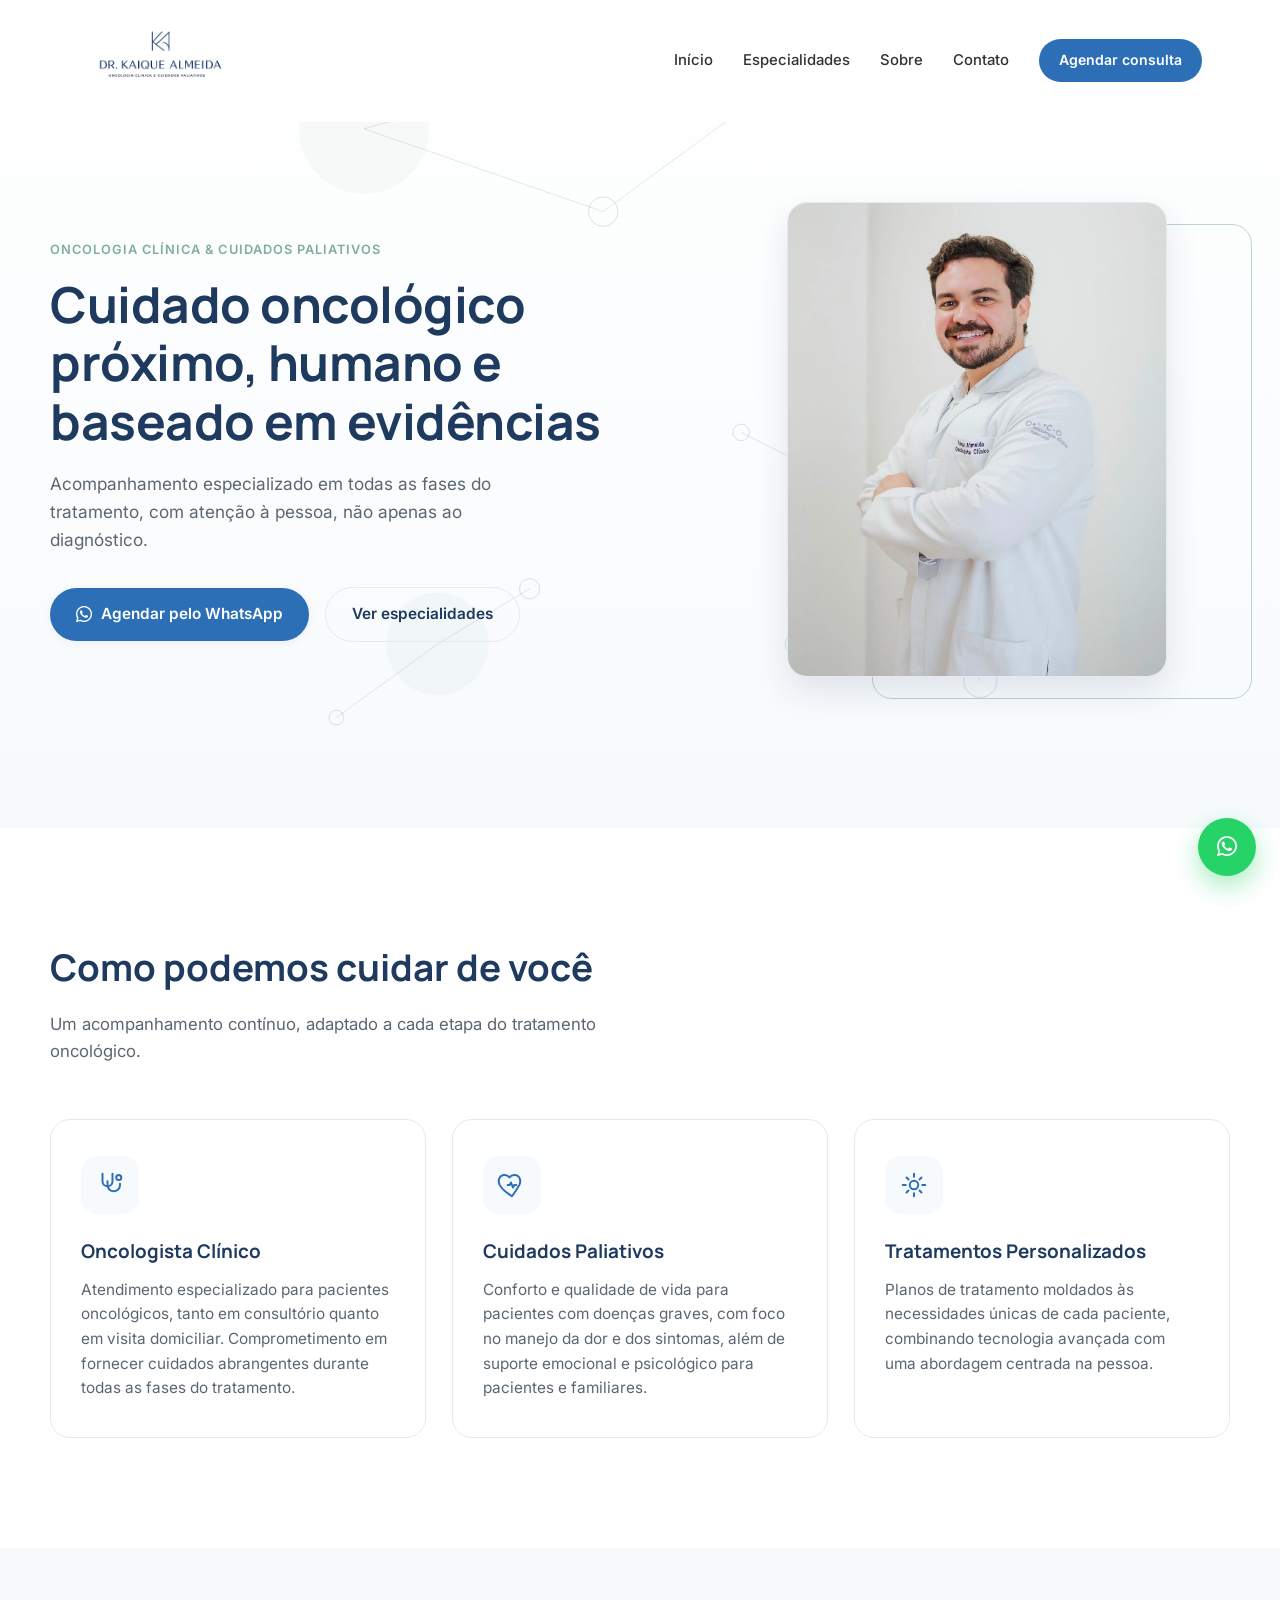
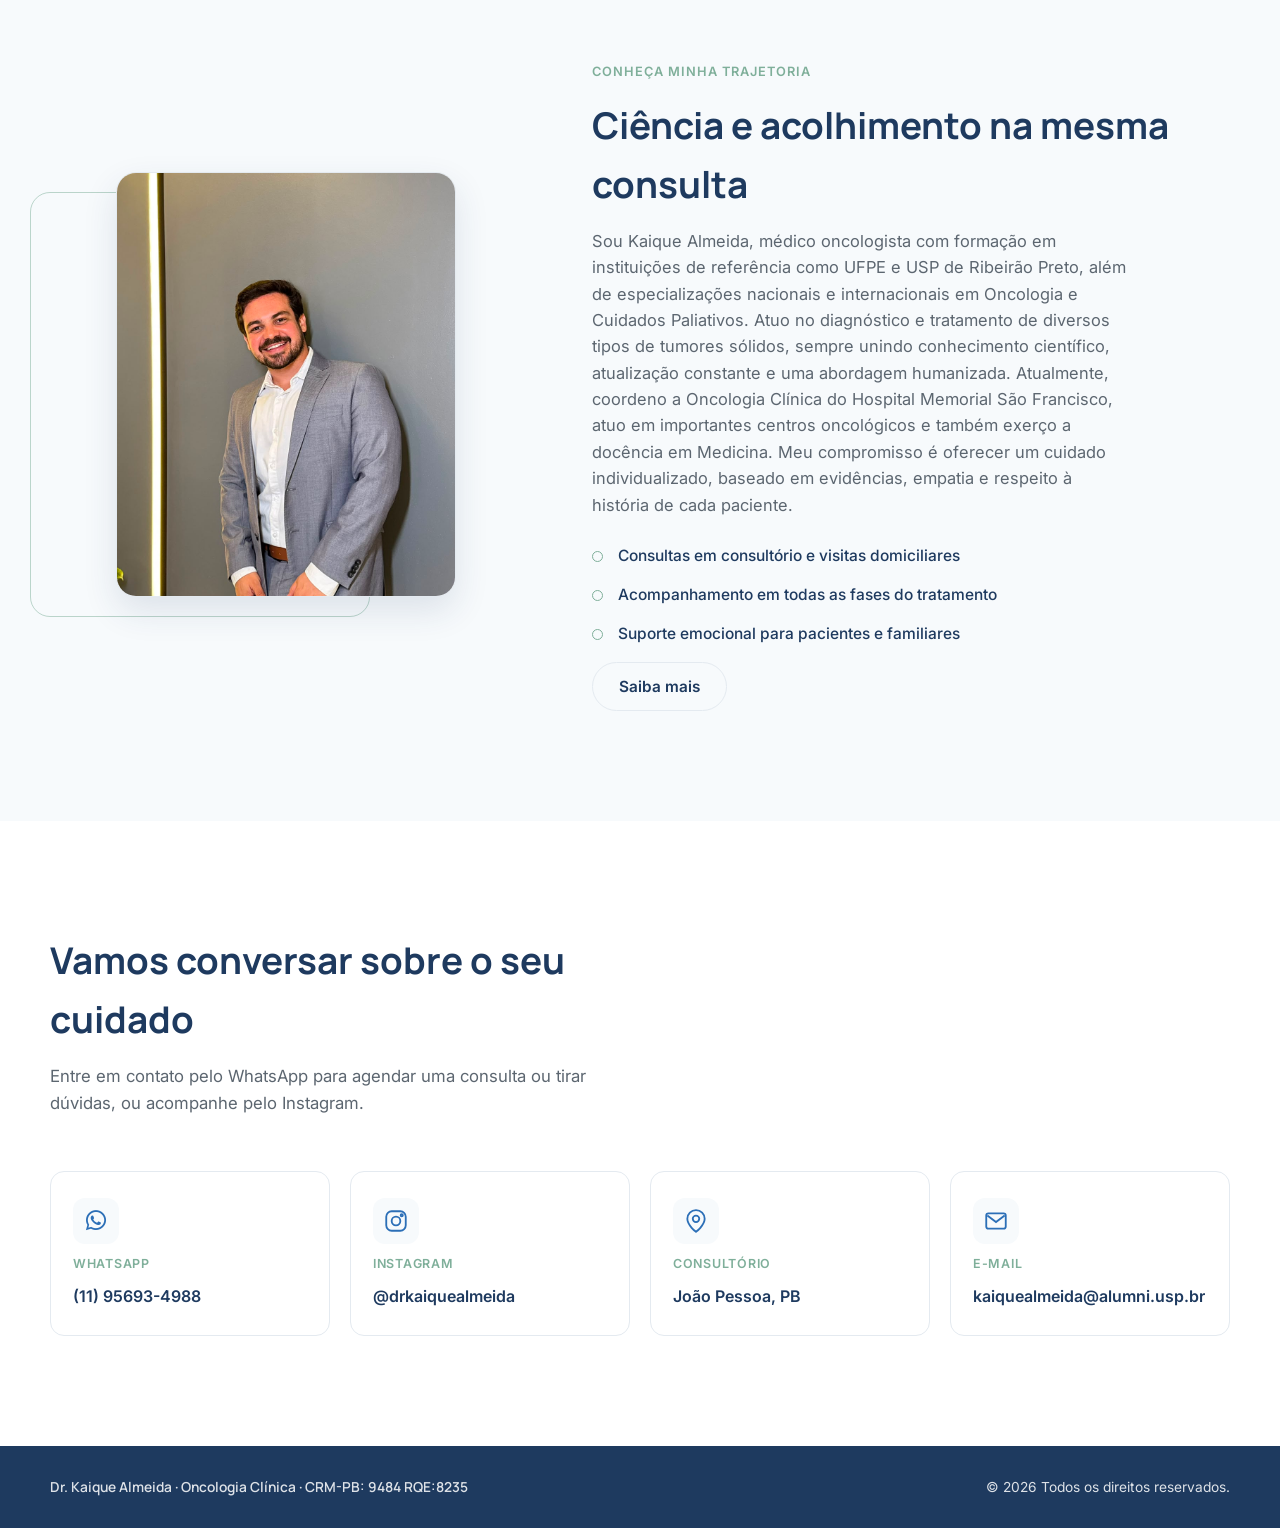
==== commit eb352def: "Add files via upload" ====
--- a/index.html
+++ b/index.html
@@ -278,7 +278,7 @@
           <svg width="26" height="26" viewBox="0 0 24 24" fill="none" stroke="currentColor" stroke-width="1.7"><rect x="3" y="5" width="18" height="14" rx="2"/><path d="m4 7 8 6 8-6"/></svg>
         </span>
         <span class="contact-label">E-mail</span>
-        <span class="contact-value">contato@seudominio.com.br</span>
+        <span class="contact-value">kaiquealmeida@alumni.usp.br</span>
       </a>
     </div>
   </div>
--- a/style.css
+++ b/style.css
@@ -75,7 +75,7 @@
 .nav-inner {
   max-width: 1180px;
   margin: 0 auto;
-  padding: 14px 28px;
+  padding: 5px 28px;
   display: flex;
   align-items: center;
   justify-content: space-between;
@@ -88,7 +88,7 @@
 
 .nav-logo img{
     display:block;
-    height:120px;
+    height:111px;
     width:auto;
     transition:0.3s ease;
 }
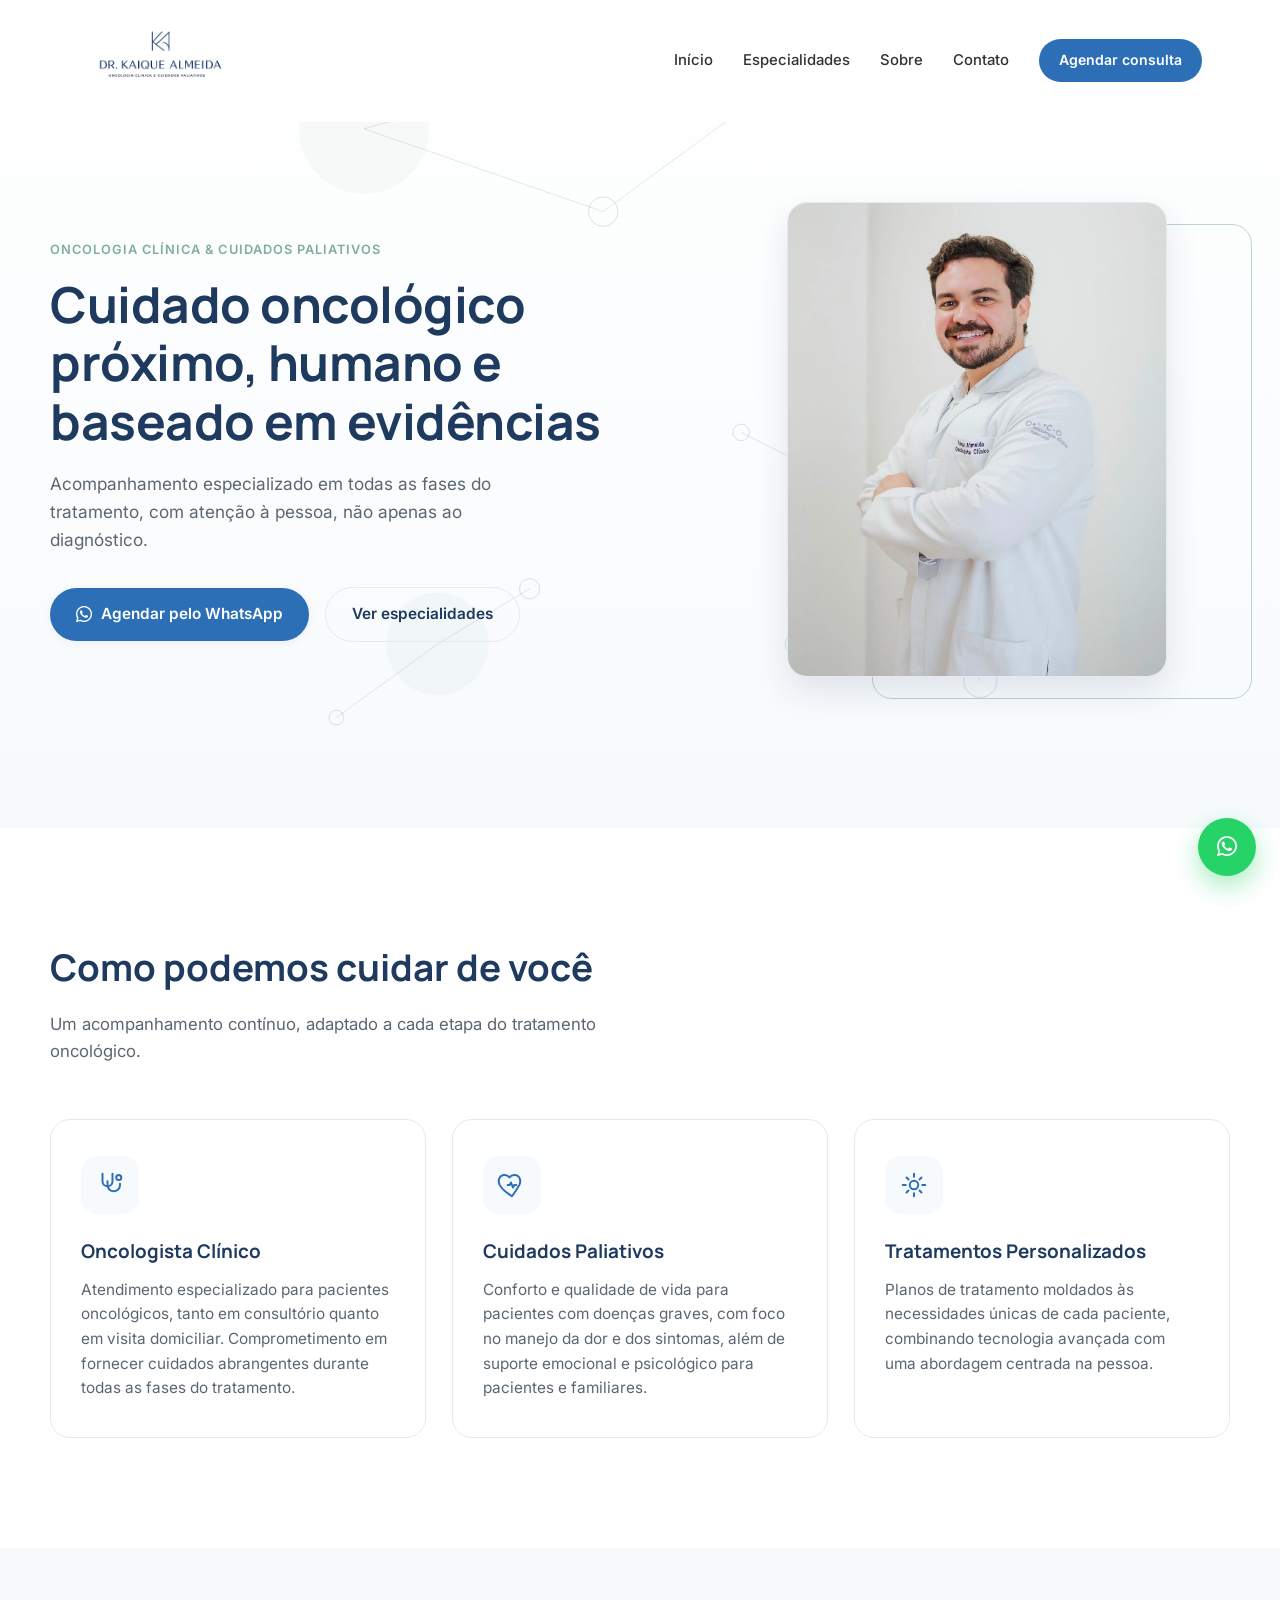
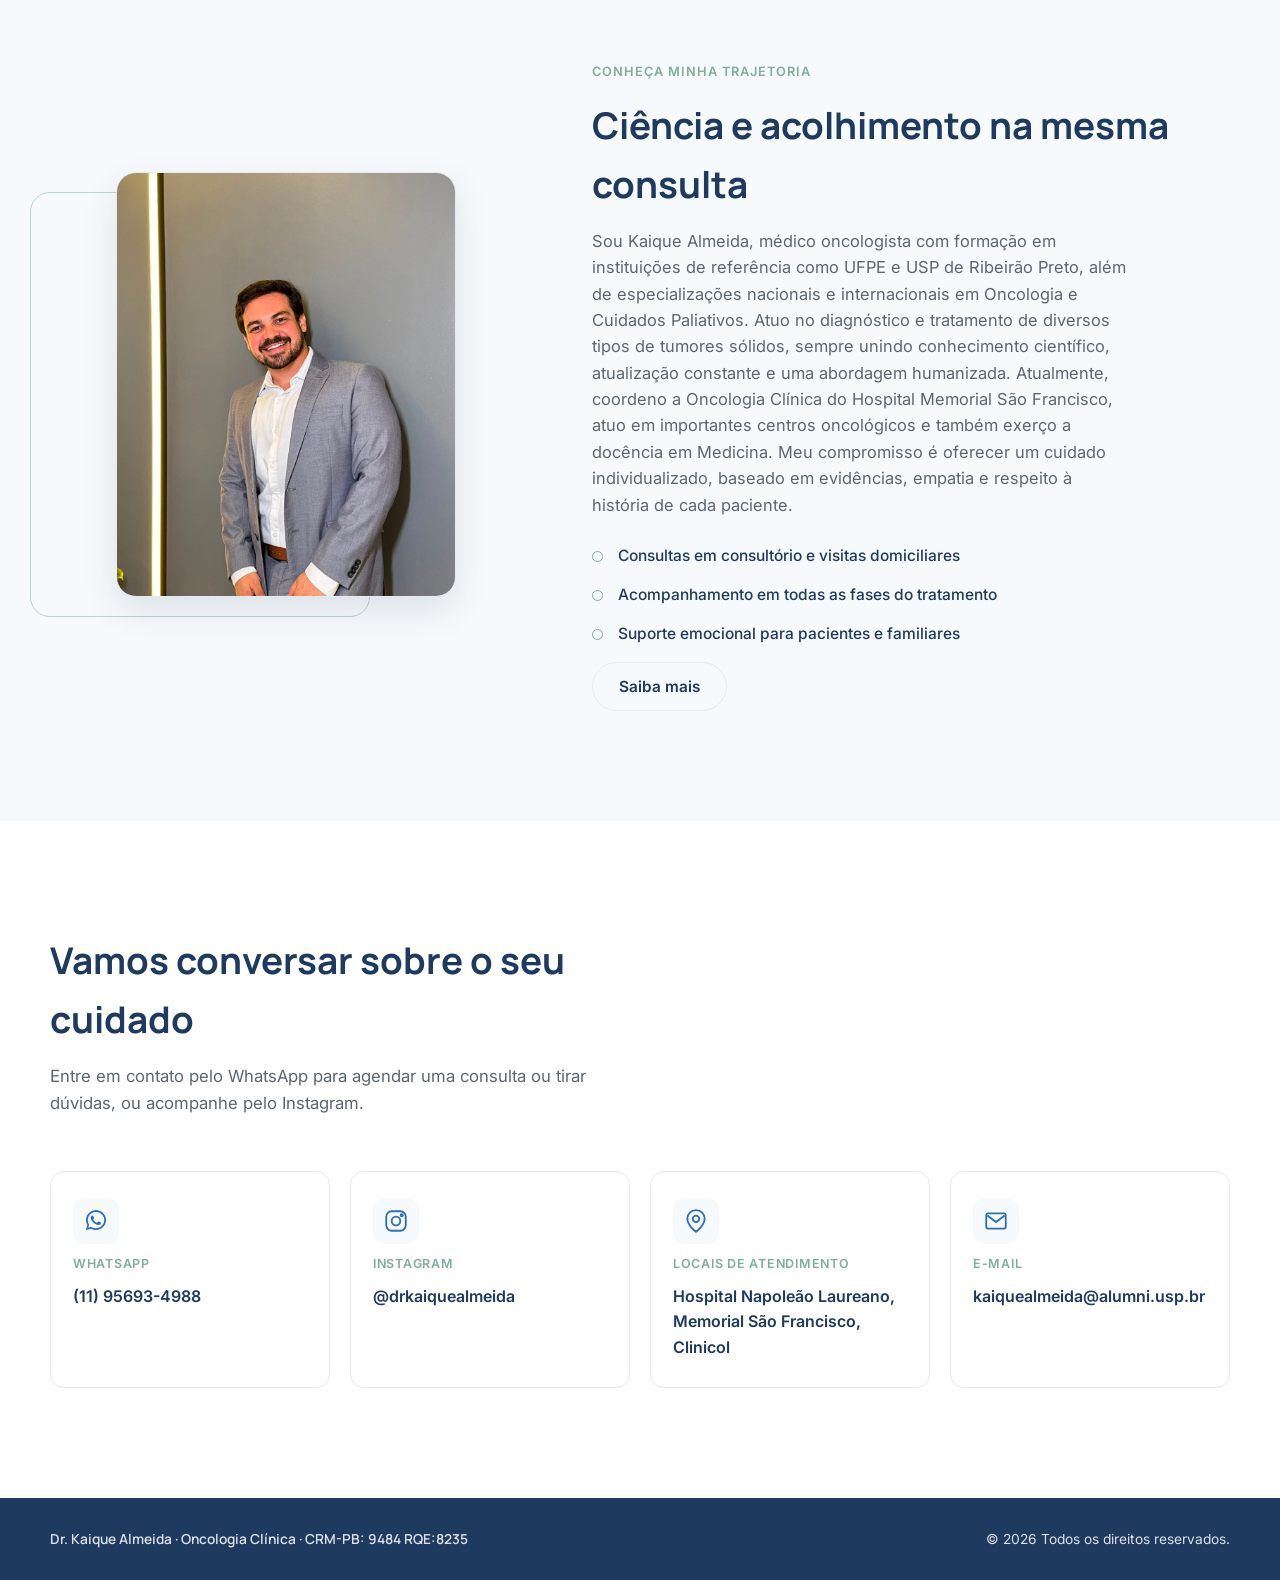
==== commit 367a1eb1: "Add files via upload" ====
--- a/index.html
+++ b/index.html
@@ -269,8 +269,8 @@
         <span class="contact-icon" aria-hidden="true">
           <svg width="26" height="26" viewBox="0 0 24 24" fill="none" stroke="currentColor" stroke-width="1.7"><path d="M20 10c0 6-8 12-8 12s-8-6-8-12a8 8 0 0 1 16 0Z"/><circle cx="12" cy="10" r="3"/></svg>
         </span>
-        <span class="contact-label">Consultório</span>
-        <span class="contact-value">João Pessoa, PB</span>
+        <span class="contact-label">Locais de atendimento</span>
+        <span class="contact-value">Hospital Napoleão Laureano, Memorial São Francisco, Clinicol </span>
       </div>
 
       <a class="contact-card reveal" href="mailto:contato@seudominio.com.br">
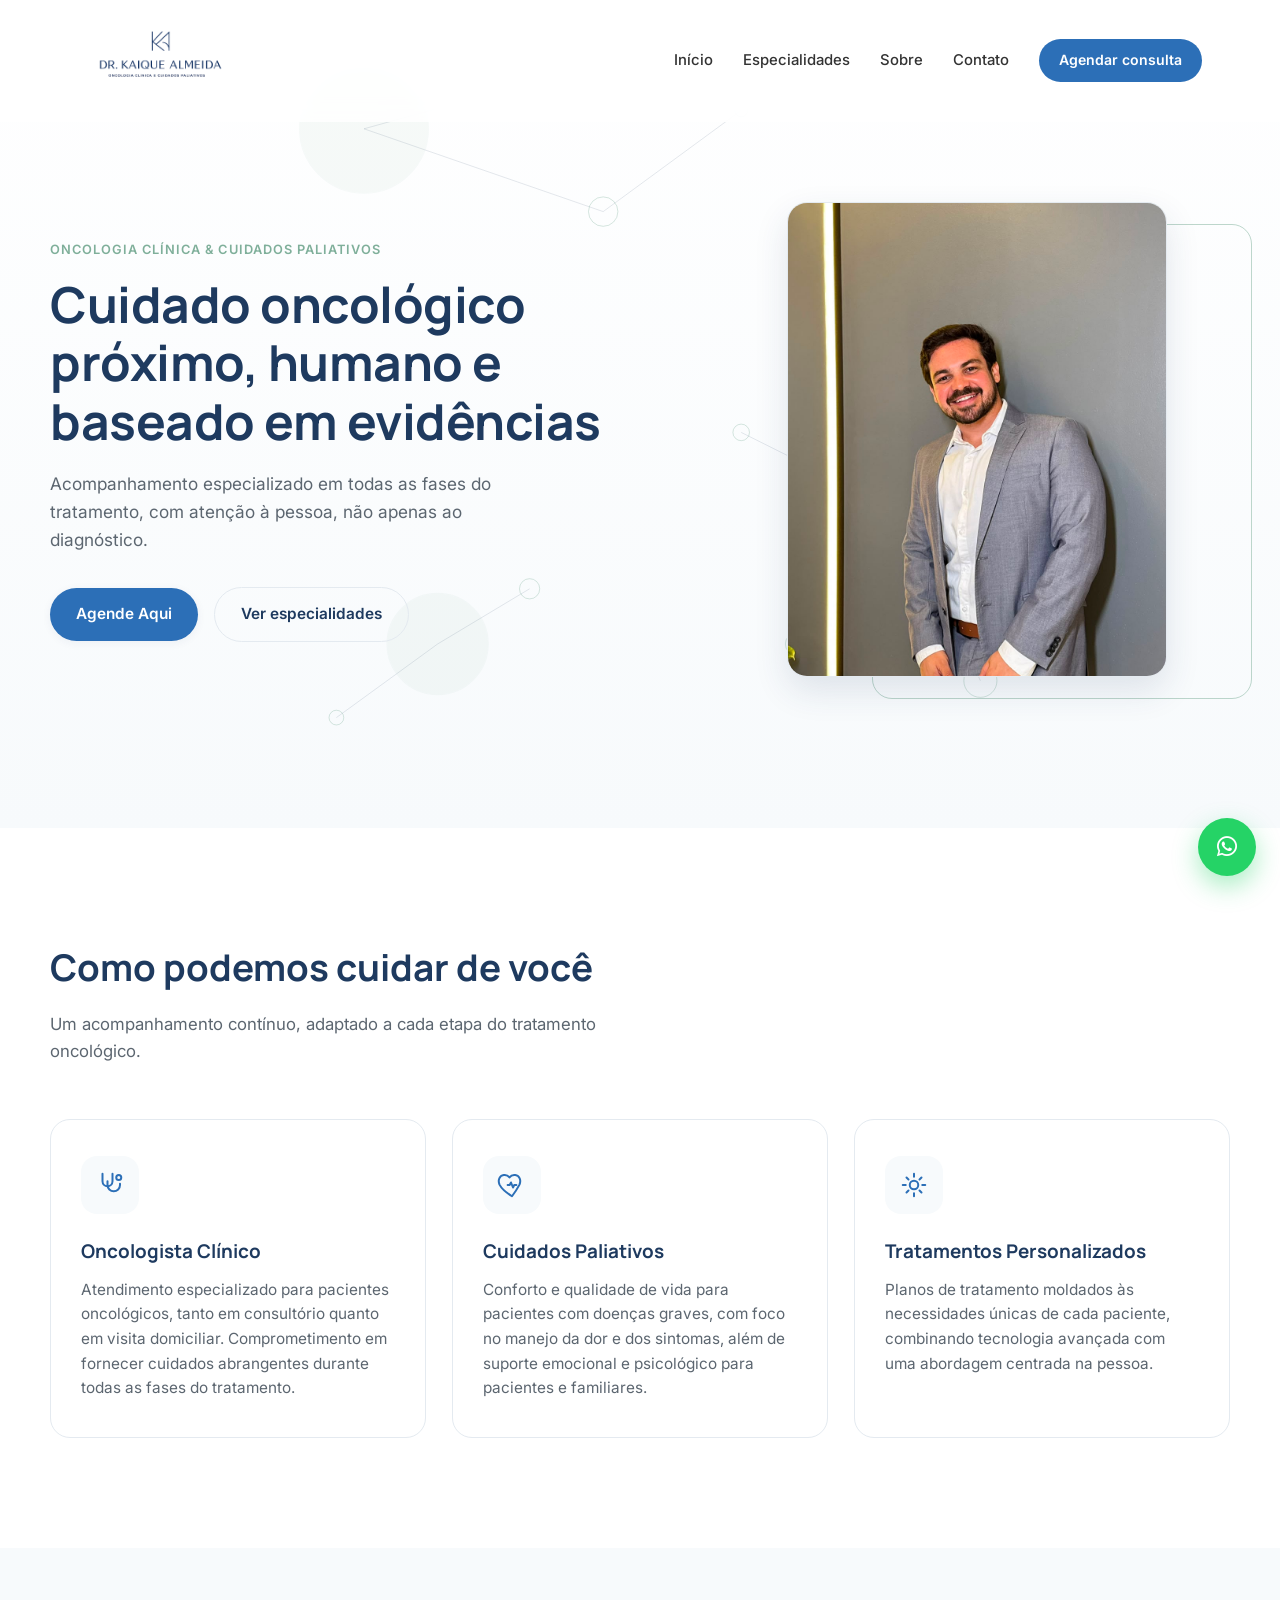
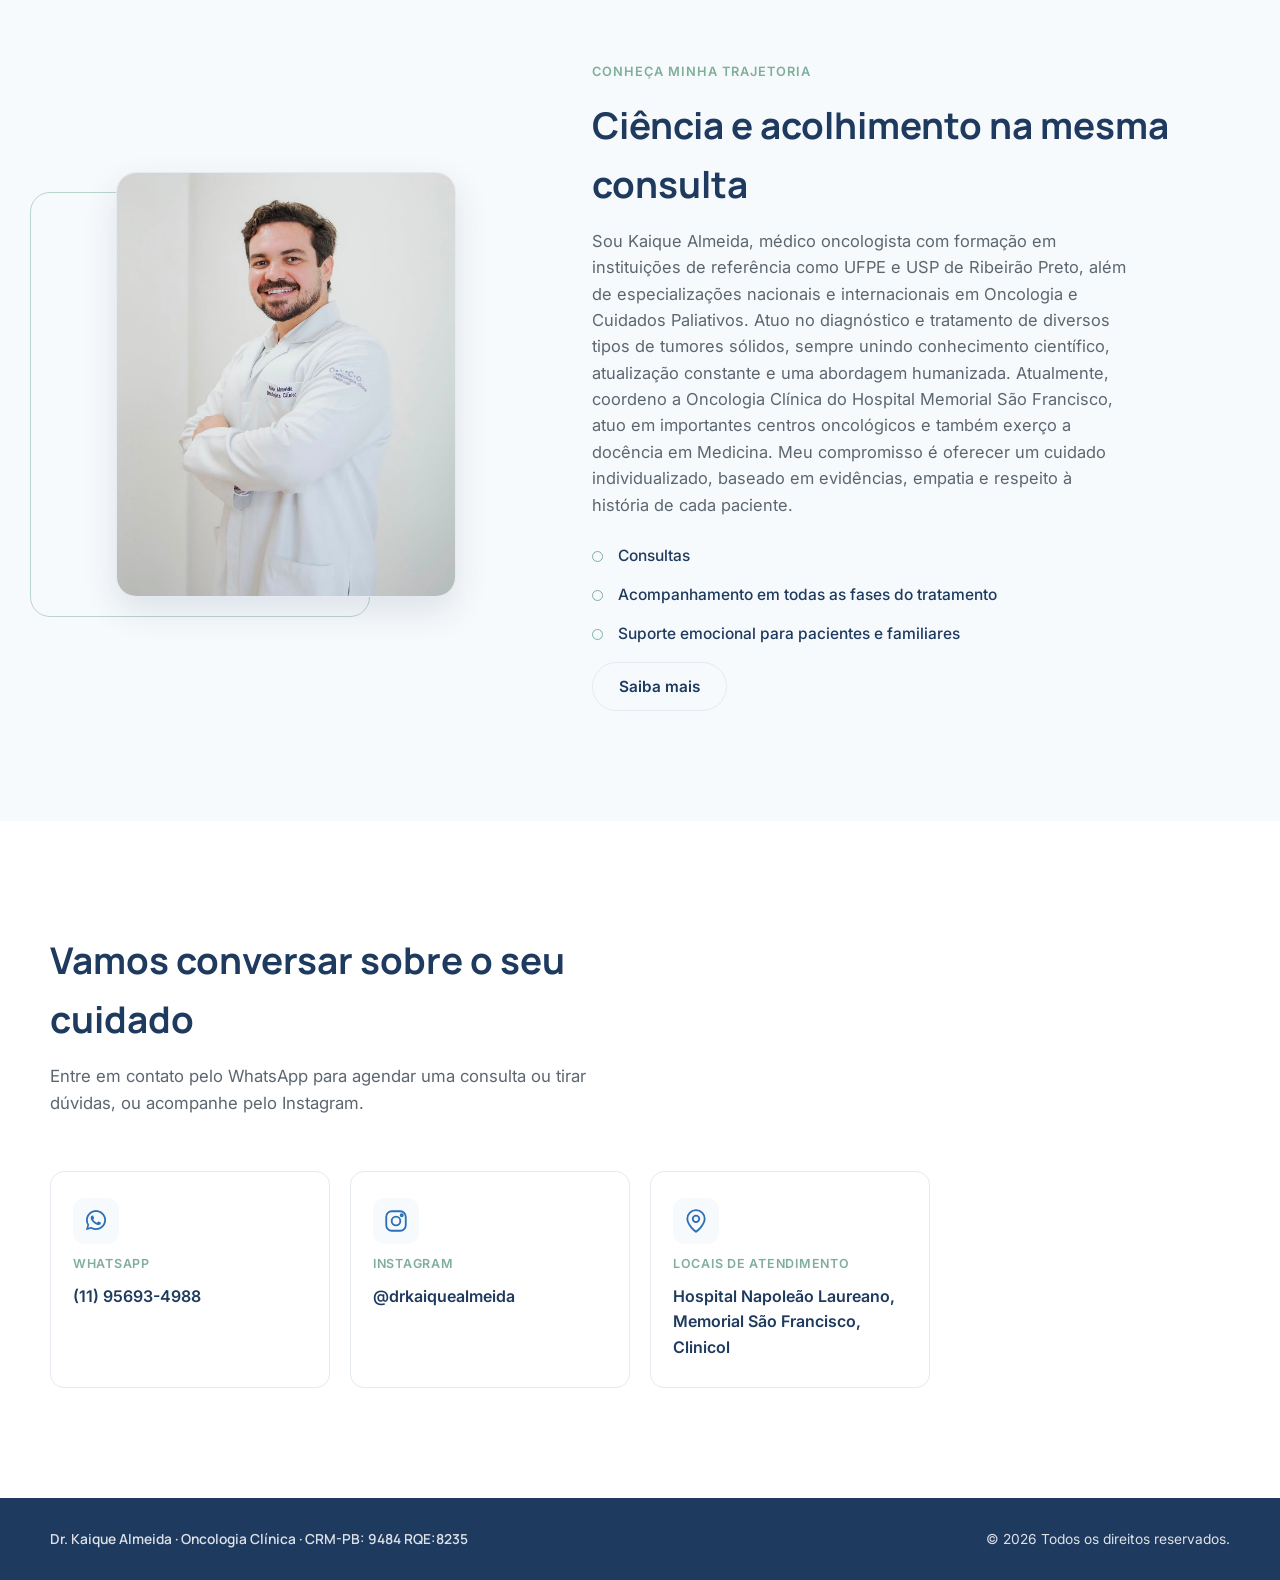
==== commit 07c6e593: "Add files via upload" ====
--- a/index.html
+++ b/index.html
@@ -77,8 +77,8 @@
       <p class="hero-subtitle reveal">Acompanhamento especializado em todas as fases do tratamento, com atenção à pessoa, não apenas ao diagnóstico.</p>
       <div class="hero-actions reveal">
         <a class="btn btn-primary" href="https://wa.me/5511956934988?text=Ol%C3%A1%2C%20gostaria%20de%20agendar%20uma%20consulta." target="_blank" rel="noopener">
-          <i class="fa-brands fa-whatsapp"></i>
-          Agendar pelo WhatsApp
+          
+          Agende Aqui
         </a>
         <a href="#especialidades" class="btn btn-ghost">Ver especialidades</a>
       </div>
@@ -87,7 +87,7 @@
     <div class="hero-photo reveal">
       <div class="hero-photo-frame">
         <!-- Substitua o src abaixo pela foto real do médico (ex: "assets/foto-medico.jpg") -->
-        <img src="IMG/imagem.1.jpeg" alt="Foto do médico" class="hero-photo-img">
+        <img src="IMG/imagem.2.jpeg" alt="Foto do médico" class="hero-photo-img">
       </div>
       <span class="hero-photo-ring" aria-hidden="true"></span>
     </div>
@@ -144,7 +144,7 @@
   <div class="section-inner sobre-grid">
     <div class="sobre-visual reveal">
       <div class="sobre-photo-frame">
-        <img src="IMG/imagem.2.jpeg" alt="Foto do médico" class="sobre-photo-img">
+        <img src="IMG/imagem.1.jpeg" alt="Foto do médico" class="sobre-photo-img">
       </div>
       <span class="sobre-photo-ring" aria-hidden="true"></span>
     </div>
@@ -153,7 +153,7 @@
       <h2 class="section-title reveal">Ciência e acolhimento na mesma consulta</h2>
       <p class="sobre-text reveal">Sou Kaique Almeida, médico oncologista com formação em instituições de referência como UFPE e USP de Ribeirão Preto, além de especializações nacionais e internacionais em Oncologia e Cuidados Paliativos. Atuo no diagnóstico e tratamento de diversos tipos de tumores sólidos, sempre unindo conhecimento científico, atualização constante e uma abordagem humanizada. Atualmente, coordeno a Oncologia Clínica do Hospital Memorial São Francisco, atuo em importantes centros oncológicos e também exerço a docência em Medicina. Meu compromisso é oferecer um cuidado individualizado, baseado em evidências, empatia e respeito à história de cada paciente.</p>
       <ul class="sobre-list reveal">
-        <li>Consultas em consultório e visitas domiciliares</li>
+        <li>Consultas</li>
         <li>Acompanhamento em todas as fases do tratamento</li>
         <li>Suporte emocional para pacientes e familiares</li>
       </ul>
@@ -273,13 +273,7 @@
         <span class="contact-value">Hospital Napoleão Laureano, Memorial São Francisco, Clinicol </span>
       </div>
 
-      <a class="contact-card reveal" href="mailto:contato@seudominio.com.br">
-        <span class="contact-icon" aria-hidden="true">
-          <svg width="26" height="26" viewBox="0 0 24 24" fill="none" stroke="currentColor" stroke-width="1.7"><rect x="3" y="5" width="18" height="14" rx="2"/><path d="m4 7 8 6 8-6"/></svg>
-        </span>
-        <span class="contact-label">E-mail</span>
-        <span class="contact-value">kaiquealmeida@alumni.usp.br</span>
-      </a>
+      
     </div>
   </div>
 </section>
